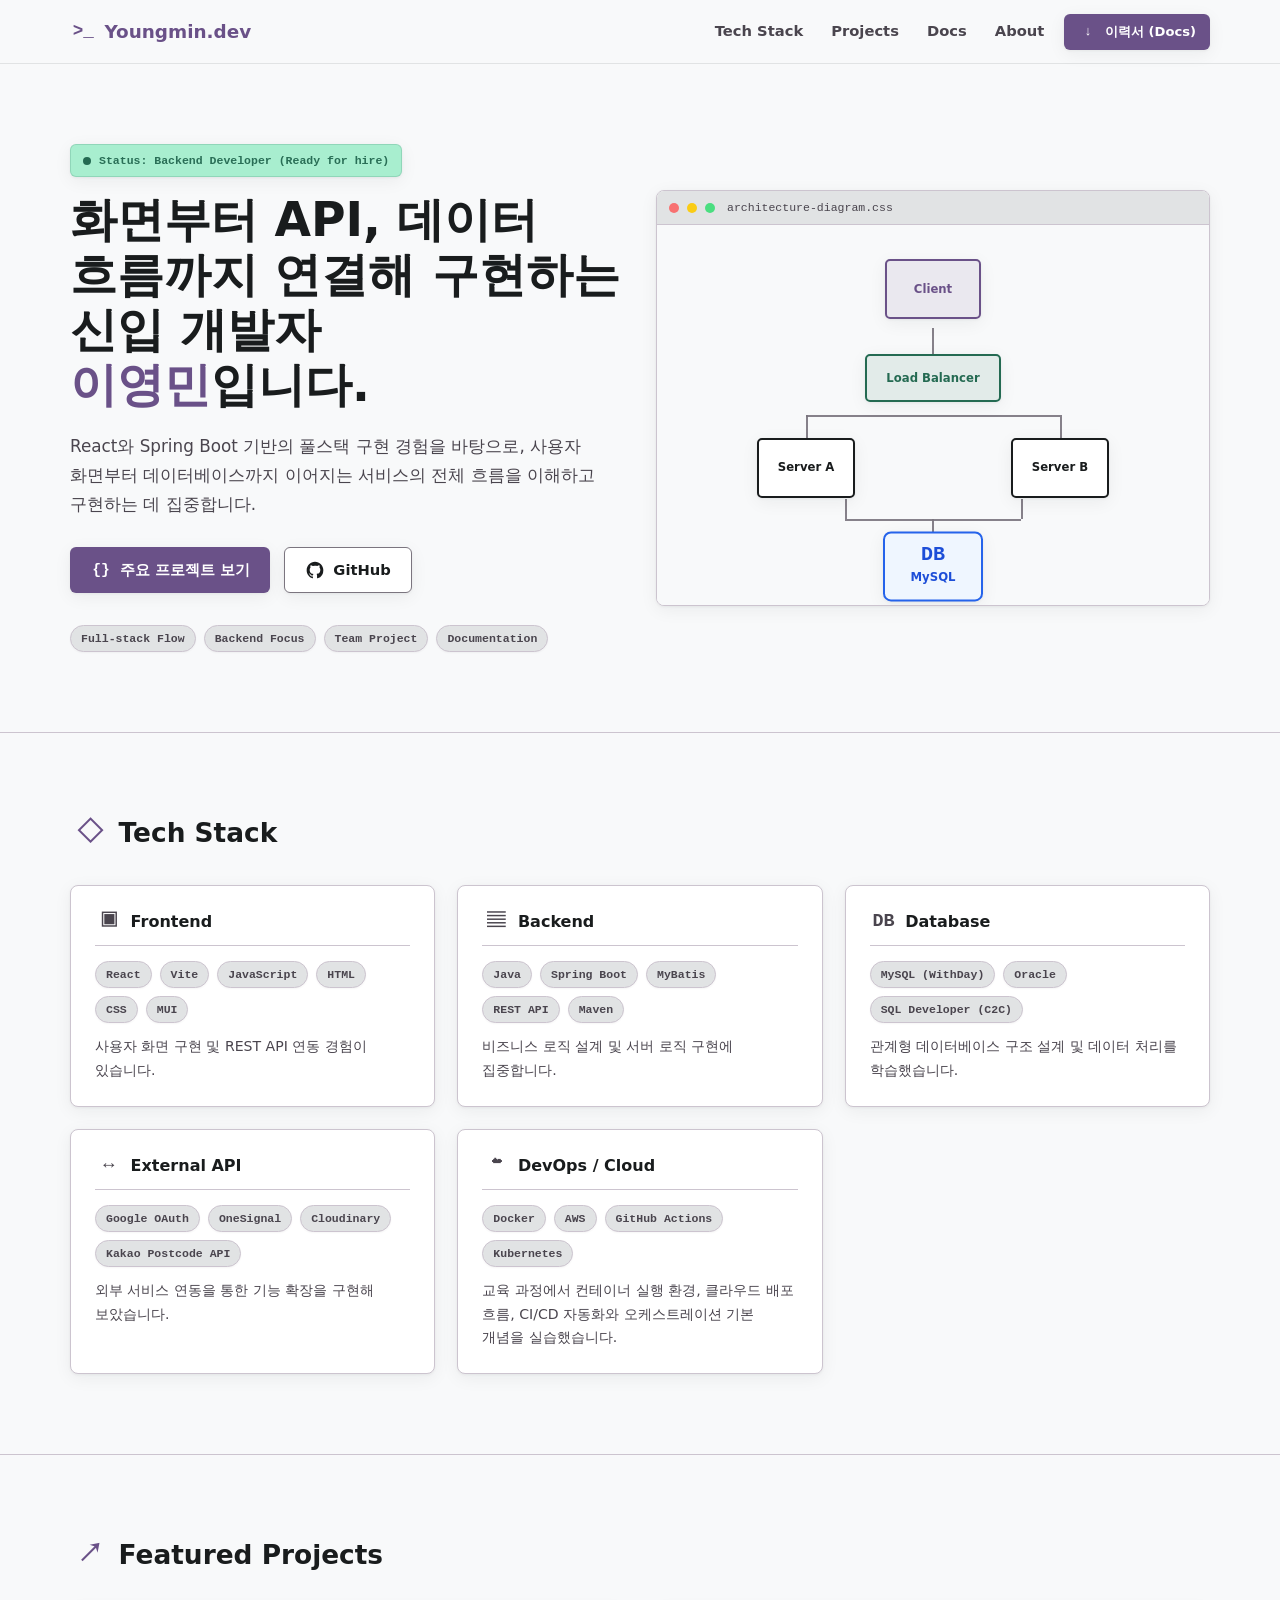
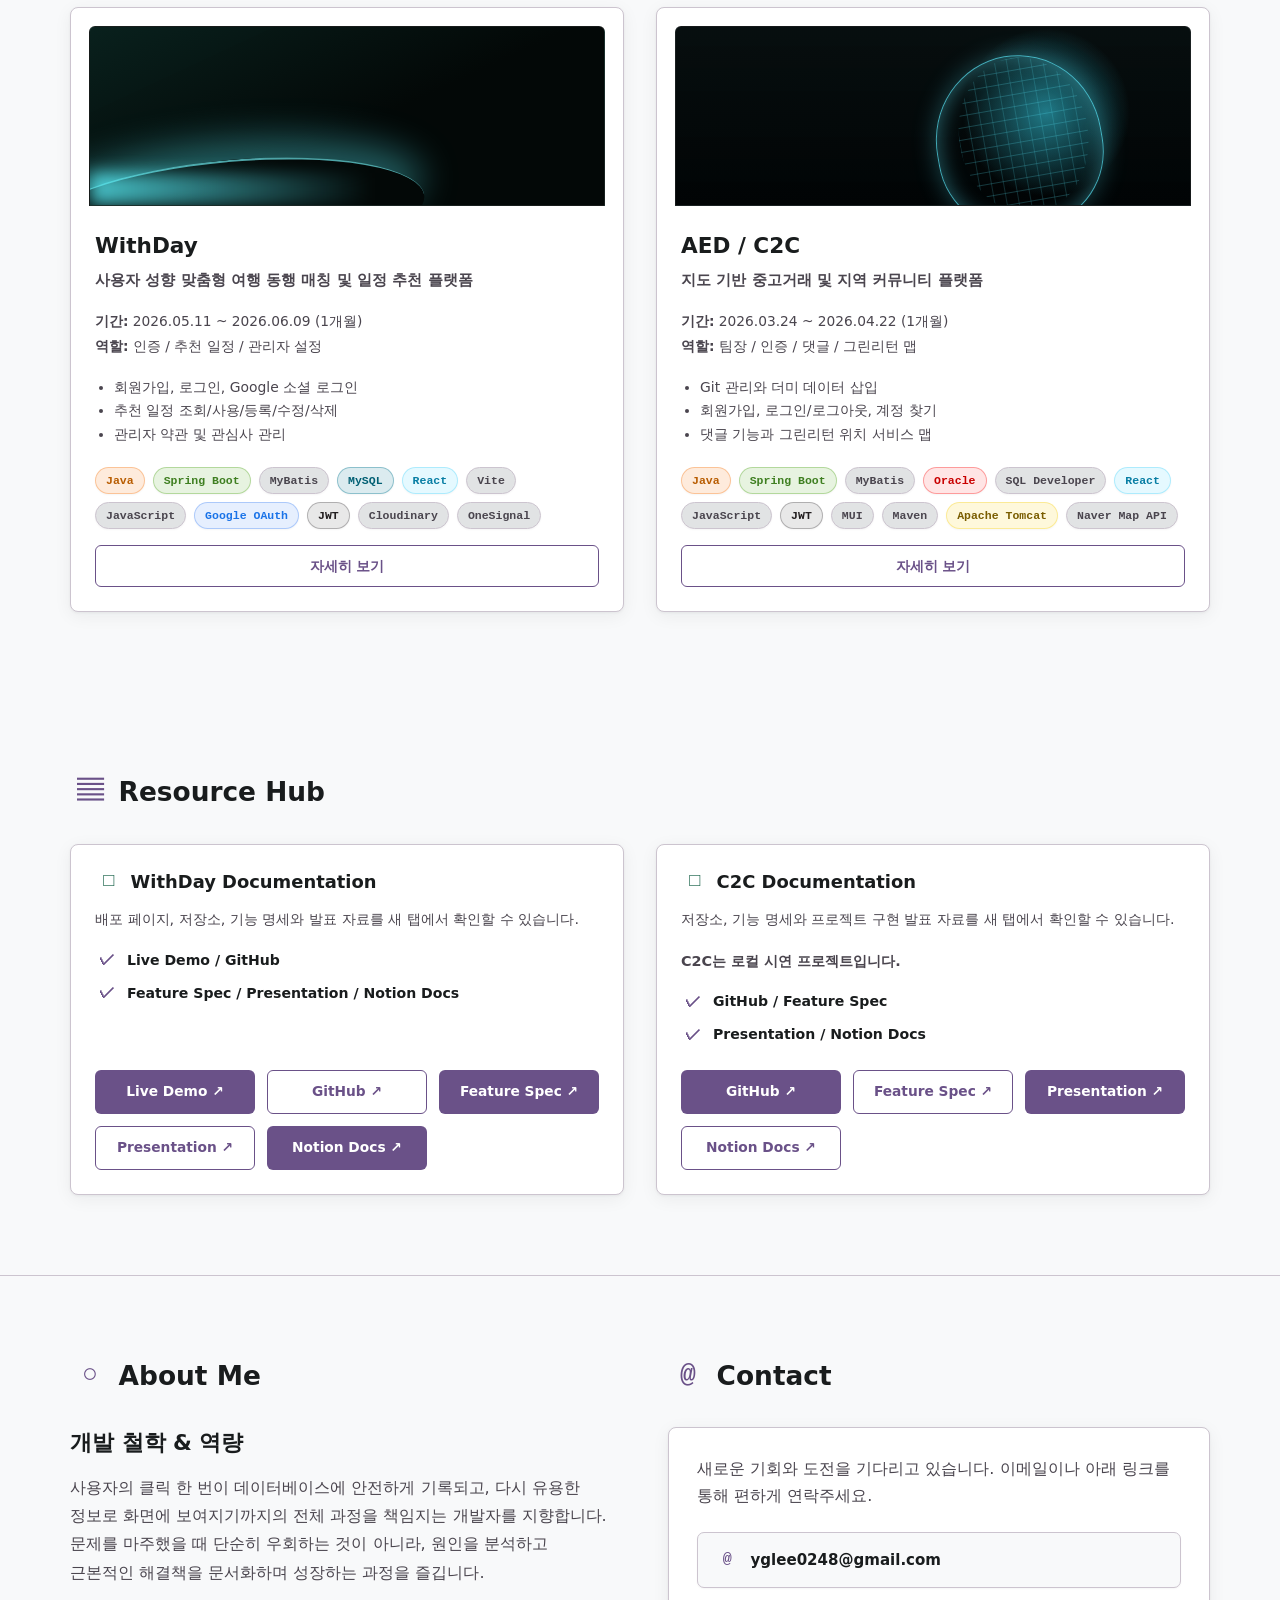
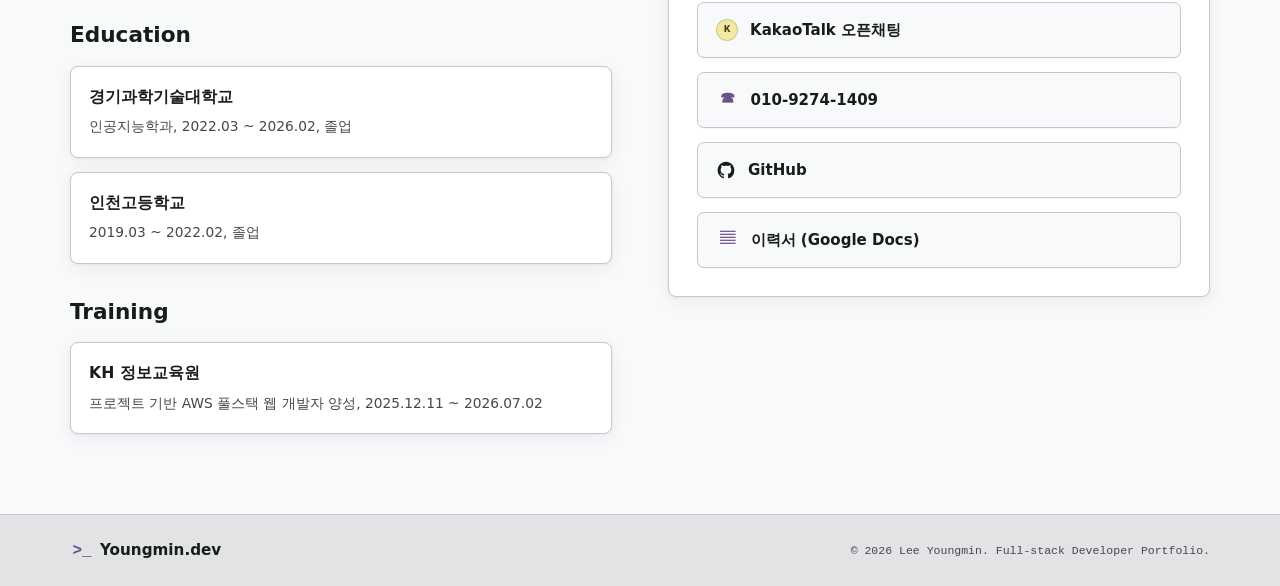
==== index.html @ fe744ac0 "Update project tags, contact links, and styles Replace resume links with hosted Drive PDF and refine" ====
<!doctype html>
<html lang="ko">
  <head>
    <meta charset="UTF-8" />
    <meta name="viewport" content="width=device-width, initial-scale=1.0" />
    <title>Youngmin.dev - 신입 백엔드 개발자 포트폴리오</title>
    <link rel="stylesheet" href="style.css" />
  </head>
  <body>
    <header class="site-header" id="navbar">
      <nav class="nav-container" aria-label="주요 메뉴">
        <a class="brand" href="#home" aria-label="홈으로 이동">
          <span class="material-symbols-outlined" aria-hidden="true"
            >terminal</span
          >
          <span>Youngmin.dev</span>
        </a>

        <div class="nav-menu" id="nav-menu">
          <a class="nav-link" href="#tech-stack">Tech Stack</a>
          <a class="nav-link" href="#projects">Projects</a>
          <a class="nav-link" href="#docs">Docs</a>
          <a class="nav-link" href="#about">About</a>
          <a
            class="nav-resume mobile-only"
            href="https://docs.google.com/document/d/1RjBByKCjygeKMrUOcrJ07mDAri6SVy0w/edit"
            target="_blank"
            rel="noopener noreferrer"
          >
            <span class="material-symbols-outlined" aria-hidden="true"
              >download</span
            >
            이력서 (Docs)
          </a>
        </div>

        <div class="nav-actions">
          <a
            class="nav-resume desktop-only"
            href="https://drive.google.com/file/d/1pFpB2_dWwjZFq4-vSfpJyZpOELPOpzYm/view?usp=sharing"
            target="_blank"
            rel="noopener noreferrer"
          >
            <span class="material-symbols-outlined" aria-hidden="true"
              >download</span
            >
            이력서 (Docs)
          </a>
          <button
            class="menu-toggle"
            type="button"
            aria-label="메뉴 열기"
            aria-expanded="false"
            aria-controls="nav-menu"
          >
            <span
              class="material-symbols-outlined menu-open-icon"
              aria-hidden="true"
              >menu</span
            >
            <span
              class="material-symbols-outlined menu-close-icon"
              aria-hidden="true"
              >close</span
            >
          </button>
        </div>
      </nav>
    </header>

    <main>
      <section class="hero section-offset" id="home">
        <div class="container hero-grid">
          <div class="hero-copy">
            <p class="status-badge">
              <span class="pulse-dot" aria-hidden="true"></span>
              Status: Backend Developer (Ready for hire)
            </p>
            <h1>
              화면부터 API, 데이터 흐름까지 연결해 구현하는<br />
              신입 개발자 <span>이영민</span>입니다.
            </h1>
            <p class="hero-description">
              React와 Spring Boot 기반의 풀스택 구현 경험을 바탕으로, 사용자
              화면부터 데이터베이스까지 이어지는 서비스의 전체 흐름을 이해하고
              구현하는 데 집중합니다.
            </p>
            <div class="hero-actions">
              <a class="btn btn-primary" href="#projects">
                <span class="material-symbols-outlined" aria-hidden="true"
                  >code</span
                >
                주요 프로젝트 보기
              </a>
              <a
                class="btn btn-outline"
                href="https://github.com/yglee0248-cyber"
                target="_blank"
                rel="noopener noreferrer"
              >
                <svg aria-hidden="true" viewBox="0 0 24 24" focusable="false">
                  <path
                    fill="currentColor"
                    d="M12 2C6.48 2 2 6.58 2 12.25c0 4.53 2.87 8.37 6.84 9.73.5.1.68-.22.68-.49 0-.24-.01-.88-.01-1.72-2.78.62-3.37-1.37-3.37-1.37-.45-1.19-1.11-1.5-1.11-1.5-.91-.64.07-.63.07-.63 1 .07 1.53 1.06 1.53 1.06.89 1.57 2.34 1.12 2.91.86.09-.66.35-1.12.64-1.38-2.22-.26-4.56-1.14-4.56-5.07 0-1.12.39-2.04 1.03-2.75-.1-.26-.45-1.31.1-2.72 0 0 .84-.28 2.75 1.05A9.28 9.28 0 0 1 12 6.98c.85 0 1.7.12 2.5.35 1.91-1.33 2.75-1.05 2.75-1.05.55 1.41.2 2.46.1 2.72.64.71 1.03 1.63 1.03 2.75 0 3.94-2.34 4.8-4.57 5.06.36.32.68.94.68 1.9 0 1.37-.01 2.48-.01 2.82 0 .27.18.59.69.49A10.17 10.17 0 0 0 22 12.25C22 6.58 17.52 2 12 2Z"
                  />
                </svg>
                GitHub
              </a>
            </div>
            <div class="hero-tags" aria-label="핵심 키워드">
              <span class="tech-tag">Full-stack Flow</span>
              <span class="tech-tag">Backend Focus</span>
              <span class="tech-tag">Team Project</span>
              <span class="tech-tag">Documentation</span>
            </div>
          </div>

          <div class="hero-visual" aria-label="서비스 아키텍처 다이어그램">
            <div class="mockup-window">
              <div class="mockup-header">
                <span class="mockup-dot red"></span>
                <span class="mockup-dot yellow"></span>
                <span class="mockup-dot green"></span>
                <span class="mockup-title">architecture-diagram.css</span>
              </div>
              <div class="diagram">
                <div class="diagram-node client">Client</div>
                <div class="diagram-line line-client"></div>
                <div class="diagram-node balancer">Load Balancer</div>
                <div class="diagram-line line-servers"></div>
                <div class="diagram-line line-server-a"></div>
                <div class="diagram-line line-server-b"></div>
                <div class="diagram-node server server-a">Server A</div>
                <div class="diagram-node server server-b">Server B</div>
                <div class="diagram-line line-db-a"></div>
                <div class="diagram-line line-db-b"></div>
                <div class="diagram-line line-db-join"></div>
                <div class="diagram-line line-db-down"></div>
                <div class="diagram-node database">
                  <span class="material-symbols-outlined" aria-hidden="true"
                    >database</span
                  >
                  <span>MySQL</span>
                </div>
              </div>
            </div>
          </div>
        </div>
      </section>

      <section class="section section-muted" id="tech-stack">
        <div class="container">
          <div class="section-title">
            <span class="material-symbols-outlined" aria-hidden="true"
              >layers</span
            >
            <h2>Tech Stack</h2>
          </div>
          <div class="tech-grid">
            <article class="info-card">
              <h3>
                <span class="material-symbols-outlined" aria-hidden="true"
                  >web</span
                >Frontend
              </h3>
              <div class="tag-row">
                <span class="tech-tag">React</span>
                <span class="tech-tag">Vite</span>
                <span class="tech-tag">JavaScript</span>
                <span class="tech-tag">HTML</span>
                <span class="tech-tag">CSS</span>
                <span class="tech-tag">MUI</span>
              </div>
              <p>사용자 화면 구현 및 REST API 연동 경험이 있습니다.</p>
            </article>

            <article class="info-card">
              <h3>
                <span class="material-symbols-outlined" aria-hidden="true"
                  >dns</span
                >Backend
              </h3>
              <div class="tag-row">
                <span class="tech-tag">Java</span>
                <span class="tech-tag">Spring Boot</span>
                <span class="tech-tag">MyBatis</span>
                <span class="tech-tag">REST API</span>
                <span class="tech-tag">Maven</span>
              </div>
              <p>비즈니스 로직 설계 및 서버 로직 구현에 집중합니다.</p>
            </article>

            <article class="info-card">
              <h3>
                <span class="material-symbols-outlined" aria-hidden="true"
                  >database</span
                >Database
              </h3>
              <div class="tag-row">
                <span class="tech-tag">MySQL (WithDay)</span>
                <span class="tech-tag">Oracle</span>
                <span class="tech-tag">SQL Developer (C2C)</span>
              </div>
              <p>
                관계형 데이터베이스 구조 설계 및 데이터 처리를 학습했습니다.
              </p>
            </article>

            <article class="info-card">
              <h3>
                <span class="material-symbols-outlined" aria-hidden="true"
                  >api</span
                >External API
              </h3>
              <div class="tag-row">
                <span class="tech-tag">Google OAuth</span>
                <span class="tech-tag">OneSignal</span>
                <span class="tech-tag">Cloudinary</span>
                <span class="tech-tag">Kakao Postcode API</span>
              </div>
              <p>외부 서비스 연동을 통한 기능 확장을 구현해 보았습니다.</p>
            </article>

            <article class="info-card">
              <h3>
                <span class="material-symbols-outlined" aria-hidden="true"
                  >cloud</span
                >DevOps / Cloud
              </h3>
              <div class="tag-row">
                <span class="tech-tag">Docker</span>
                <span class="tech-tag">AWS</span>
                <span class="tech-tag">GitHub Actions</span>
                <span class="tech-tag">Kubernetes</span>
              </div>
              <p>
                교육 과정에서 컨테이너 실행 환경, 클라우드 배포 흐름,
                CI/CD 자동화와 오케스트레이션 기본 개념을 실습했습니다.
              </p>
            </article>
          </div>
        </div>
      </section>

      <section class="section" id="projects">
        <div class="container">
          <div class="section-title">
            <span class="material-symbols-outlined" aria-hidden="true"
              >rocket_launch</span
            >
            <h2>Featured Projects</h2>
          </div>
          <div class="project-grid">
            <article class="project-card">
              <div
                class="project-visual withday-visual"
                role="img"
                aria-label="WithDay 프로젝트 미리보기"
              ></div>
              <div class="project-body">
                <h3>WithDay</h3>
                <p class="project-summary">
                  사용자 성향 맞춤형 여행 동행 매칭 및 일정 추천 플랫폼
                </p>
                <div class="project-meta">
                  <p><strong>기간:</strong> 2026.05.11 ~ 2026.06.09 (1개월)</p>
                  <p>
                    <strong>역할:</strong> 인증 / 추천 일정 / 관리자 설정
                  </p>
                </div>
                <ul class="project-list">
                  <li>회원가입, 로그인, Google 소셜 로그인</li>
                  <li>추천 일정 조회/사용/등록/수정/삭제</li>
                  <li>관리자 약관 및 관심사 관리</li>
                </ul>
                <div class="project-footer">
                  <div class="tag-row">
                    <span class="tech-tag is-java">Java</span>
                    <span class="tech-tag is-spring">Spring Boot</span>
                    <span class="tech-tag">MyBatis</span>
                    <span class="tech-tag is-mysql">MySQL</span>
                    <span class="tech-tag is-react">React</span>
                    <span class="tech-tag">Vite</span>
                    <span class="tech-tag">JavaScript</span>
                    <span class="tech-tag is-google">Google OAuth</span>
                    <span class="tech-tag is-jwt">JWT</span>
                    <span class="tech-tag">Cloudinary</span>
                    <span class="tech-tag">OneSignal</span>
                  </div>
                  <button
                    class="detail-btn"
                    type="button"
                    data-project="withday"
                  >
                    자세히 보기
                  </button>
                </div>
              </div>
            </article>

            <article class="project-card">
              <div
                class="project-visual c2c-visual"
                role="img"
                aria-label="AED C2C 프로젝트 미리보기"
              ></div>
              <div class="project-body">
                <h3>AED / C2C</h3>
                <p class="project-summary">
                  지도 기반 중고거래 및 지역 커뮤니티 플랫폼
                </p>
                <div class="project-meta">
                  <p><strong>기간:</strong> 2026.03.24 ~ 2026.04.22 (1개월)</p>
                  <p>
                    <strong>역할:</strong> 팀장 / 인증 / 댓글 / 그린리턴 맵
                  </p>
                </div>
                <ul class="project-list">
                  <li>Git 관리와 더미 데이터 삽입</li>
                  <li>회원가입, 로그인/로그아웃, 계정 찾기</li>
                  <li>댓글 기능과 그린리턴 위치 서비스 맵</li>
                </ul>
                <div class="project-footer">
                  <div class="tag-row">
                    <span class="tech-tag is-java">Java</span>
                    <span class="tech-tag is-spring">Spring Boot</span>
                    <span class="tech-tag">MyBatis</span>
                    <span class="tech-tag is-oracle">Oracle</span>
                    <span class="tech-tag">SQL Developer</span>
                    <span class="tech-tag is-react">React</span>
                    <span class="tech-tag">JavaScript</span>
                    <span class="tech-tag is-jwt">JWT</span>
                    <span class="tech-tag">MUI</span>
                    <span class="tech-tag">Maven</span>
                    <span class="tech-tag is-tomcat">Apache Tomcat</span>
                    <span class="tech-tag">Naver Map API</span>
                  </div>
                  <button class="detail-btn" type="button" data-project="c2c">
                    자세히 보기
                  </button>
                </div>
              </div>
            </article>
          </div>
        </div>
      </section>

      <section class="section" id="docs">
        <div class="container">
          <div class="section-title">
            <span class="material-symbols-outlined" aria-hidden="true"
              >menu_book</span
            >
            <h2>Resource Hub</h2>
          </div>
          <div class="docs-grid">
            <article class="doc-card">
              <h3>
                <span class="material-symbols-outlined" aria-hidden="true"
                  >folder</span
                >WithDay Documentation
              </h3>
              <p>배포 페이지, 저장소, 기능 명세와 발표 자료를 새 탭에서 확인할 수 있습니다.</p>
              <ul class="check-list">
                <li>
                  <span class="material-symbols-outlined" aria-hidden="true"
                    >check</span
                  >Live Demo / GitHub
                </li>
                <li>
                  <span class="material-symbols-outlined" aria-hidden="true"
                    >check</span
                  >Feature Spec / Presentation / Notion Docs
                </li>
              </ul>
              <div class="resource-actions">
                <a
                  class="doc-link"
                  href="https://withday-mib.vercel.app/"
                  target="_blank"
                  rel="noopener noreferrer"
                  >Live Demo ↗</a
                >
                <a
                  class="doc-link doc-link-outline"
                  href="https://github.com/yglee0248-cyber/WithDay"
                  target="_blank"
                  rel="noopener noreferrer"
                  >GitHub ↗</a
                >
                <a
                  class="doc-link"
                  href="https://drive.google.com/file/d/1kywr4U7Fl2Bc_jxUNsGPR82qysmVuIM9/view?usp=sharing"
                  target="_blank"
                  rel="noopener noreferrer"
                  >Feature Spec ↗</a
                >
                <a
                  class="doc-link doc-link-outline"
                  href="https://drive.google.com/file/d/1vTlRwhSUPDwK-NX4IWmFJkmoaKs35Ed3/view?usp=sharing"
                  target="_blank"
                  rel="noopener noreferrer"
                  >Presentation ↗</a
                >
                <a
                  class="doc-link"
                  href="https://www.notion.so/0897fc771d5b8208a4ba81a0238853d8"
                  target="_blank"
                  rel="noopener noreferrer"
                  >Notion Docs ↗</a
                >
              </div>
            </article>

            <article class="doc-card">
              <h3>
                <span class="material-symbols-outlined" aria-hidden="true"
                  >folder</span
                >C2C Documentation
              </h3>
              <p>저장소, 기능 명세와 프로젝트 구현 발표 자료를 새 탭에서 확인할 수 있습니다.</p>
              <p class="resource-note">C2C는 로컬 시연 프로젝트입니다.</p>
              <ul class="check-list">
                <li>
                  <span class="material-symbols-outlined" aria-hidden="true"
                    >check</span
                  >GitHub / Feature Spec
                </li>
                <li>
                  <span class="material-symbols-outlined" aria-hidden="true"
                    >check</span
                  >Presentation / Notion Docs
                </li>
              </ul>
              <div class="resource-actions">
                <a
                  class="doc-link"
                  href="https://github.com/yglee0248-cyber/react_semi"
                  target="_blank"
                  rel="noopener noreferrer"
                  >GitHub ↗</a
                >
                <a
                  class="doc-link doc-link-outline"
                  href="https://drive.google.com/file/d/1Mte5BqyBt4LHrNA75DZuq2UWTVwm669o/view?usp=sharing"
                  target="_blank"
                  rel="noopener noreferrer"
                  >Feature Spec ↗</a
                >
                <a
                  class="doc-link"
                  href="https://drive.google.com/file/d/1t0vJfKGYugwYPx0csB0ddk8CUaOWbIWk/view?usp=sharing"
                  target="_blank"
                  rel="noopener noreferrer"
                  >Presentation ↗</a
                >
                <a
                  class="doc-link doc-link-outline"
                  href="https://www.notion.so/C2C-Customer-to-Carbon-3507fc771d5b8015a3f5ed06e27c58e8"
                  target="_blank"
                  rel="noopener noreferrer"
                  >Notion Docs ↗</a
                >
              </div>
            </article>
          </div>
        </div>
      </section>

      <section class="section section-muted about-section" id="about">
        <div class="container about-grid">
          <div>
            <div class="section-title">
              <span class="material-symbols-outlined" aria-hidden="true"
                >person</span
              >
              <h2>About Me</h2>
            </div>
            <div class="about-stack">
              <div>
                <h3>개발 철학 &amp; 역량</h3>
                <p>
                  사용자의 클릭 한 번이 데이터베이스에 안전하게 기록되고, 다시
                  유용한 정보로 화면에 보여지기까지의 전체 과정을 책임지는
                  개발자를 지향합니다. 문제를 마주했을 때 단순히 우회하는 것이
                  아니라, 원인을 분석하고 근본적인 해결책을 문서화하며 성장하는
                  과정을 즐깁니다.
                </p>
              </div>
              <div>
                <h3>Education</h3>
                <div class="education-list">
                  <article class="education-card">
                    <h4>경기과학기술대학교</h4>
                    <p>인공지능학과, 2022.03 ~ 2026.02, 졸업</p>
                  </article>
                  <article class="education-card">
                    <h4>인천고등학교</h4>
                    <p>2019.03 ~ 2022.02, 졸업</p>
                  </article>
                </div>
              </div>
              <div>
                <h3>Training</h3>
                <div class="education-list">
                  <article class="education-card">
                    <h4>KH 정보교육원</h4>
                    <p>
                      프로젝트 기반 AWS 풀스택 웹 개발자 양성,
                      2025.12.11 ~ 2026.07.02
                    </p>
                  </article>
                </div>
              </div>
            </div>
          </div>

          <div>
            <div class="section-title">
              <span class="material-symbols-outlined" aria-hidden="true"
                >connect_without_contact</span
              >
              <h2>Contact</h2>
            </div>
            <div class="contact-card">
              <p>
                새로운 기회와 도전을 기다리고 있습니다. 이메일이나 아래 링크를
                통해 편하게 연락주세요.
              </p>
              <div class="contact-links">
                <a href="mailto:yglee0248@gmail.com">
                  <span class="material-symbols-outlined" aria-hidden="true"
                    >mail</span
                  >
                  yglee0248@gmail.com
                </a>
                <a
                  class="kakao-link"
                  href="https://open.kakao.com/o/sNeQqezi"
                  target="_blank"
                  rel="noopener noreferrer"
                >
                  <span class="kakao-icon" aria-hidden="true">K</span>
                  KakaoTalk 오픈채팅
                </a>
                <a href="tel:01092741409">
                  <span class="material-symbols-outlined" aria-hidden="true"
                    >phone</span
                  >
                  010-9274-1409
                </a>
                <a
                  href="https://github.com/yglee0248-cyber"
                  target="_blank"
                  rel="noopener noreferrer"
                >
                  <svg aria-hidden="true" viewBox="0 0 24 24" focusable="false">
                    <path
                      fill="currentColor"
                      d="M12 2C6.48 2 2 6.58 2 12.25c0 4.53 2.87 8.37 6.84 9.73.5.1.68-.22.68-.49 0-.24-.01-.88-.01-1.72-2.78.62-3.37-1.37-3.37-1.37-.45-1.19-1.11-1.5-1.11-1.5-.91-.64.07-.63.07-.63 1 .07 1.53 1.06 1.53 1.06.89 1.57 2.34 1.12 2.91.86.09-.66.35-1.12.64-1.38-2.22-.26-4.56-1.14-4.56-5.07 0-1.12.39-2.04 1.03-2.75-.1-.26-.45-1.31.1-2.72 0 0 .84-.28 2.75 1.05A9.28 9.28 0 0 1 12 6.98c.85 0 1.7.12 2.5.35 1.91-1.33 2.75-1.05 2.75-1.05.55 1.41.2 2.46.1 2.72.64.71 1.03 1.63 1.03 2.75 0 3.94-2.34 4.8-4.57 5.06.36.32.68.94.68 1.9 0 1.37-.01 2.48-.01 2.82 0 .27.18.59.69.49A10.17 10.17 0 0 0 22 12.25C22 6.58 17.52 2 12 2Z"
                    />
                  </svg>
                  GitHub
                </a>
                <a
                  href="https://drive.google.com/file/d/1pFpB2_dWwjZFq4-vSfpJyZpOELPOpzYm/view?usp=sharing"
                  target="_blank"
                  rel="noopener noreferrer"
                >
                  <span class="material-symbols-outlined" aria-hidden="true"
                    >description</span
                  >
                  이력서 (Google Docs)
                </a>
              </div>
            </div>
          </div>
        </div>
      </section>
    </main>

    <footer class="site-footer">
      <div class="container footer-inner">
        <div class="footer-brand">
          <span class="material-symbols-outlined" aria-hidden="true"
            >terminal</span
          >
          Youngmin.dev
        </div>
        <p>© 2026 Lee Youngmin. Full-stack Developer Portfolio.</p>
      </div>
    </footer>

    <div id="modal-container"></div>
    <script src="script.js"></script>
  </body>
</html>
---- style.css ----
:root {
  --surface: #f8f9fa;
  --surface-container-lowest: #ffffff;
  --surface-container: #edeeef;
  --surface-container-highest: #e1e3e4;
  --on-surface: #191c1d;
  --on-surface-variant: #4a454e;
  --outline: #7b757f;
  --outline-variant: #ccc4cf;
  --primary: #6a5188;
  --primary-container: #8369a3;
  --on-primary: #ffffff;
  --secondary: #246a52;
  --secondary-container: #a8eecf;
  --on-secondary-container: #296e56;
  --error: #ba1a1a;
  --max-width: 1140px;
  --gutter: 24px;
  --section-padding: 80px;
  --card-radius: 8px;
  --shadow-soft: 0 4px 18px rgba(25, 28, 29, 0.06), 0 1px 3px rgba(25, 28, 29, 0.05);
  --shadow-hover: 0 12px 30px rgba(106, 81, 136, 0.14);
  --nav-height: 64px;
}

* {
  box-sizing: border-box;
}

html {
  scroll-behavior: smooth;
}

body {
  margin: 0;
  min-width: 320px;
  background: var(--surface);
  color: var(--on-surface);
  font-family: "Pretendard Variable", Pretendard, -apple-system, BlinkMacSystemFont, system-ui, Roboto, "Helvetica Neue", "Segoe UI", "Apple SD Gothic Neo", "Noto Sans KR", "Malgun Gothic", sans-serif;
  line-height: 1.5;
  word-break: keep-all;
  overflow-wrap: break-word;
  text-rendering: optimizeLegibility;
}

body.no-scroll {
  overflow: hidden;
}

a {
  color: inherit;
  text-decoration: none;
}

button {
  border: 0;
  font: inherit;
}

svg {
  width: 20px;
  height: 20px;
  flex: 0 0 auto;
}

.material-symbols-outlined {
  width: 1.5em;
  min-width: 1.5em;
  font-family: "JetBrains Mono", ui-monospace, SFMono-Regular, Consolas, monospace;
  font-weight: 800;
  font-style: normal;
  font-size: 1em;
  line-height: 1;
  letter-spacing: 0;
  display: inline-flex;
  align-items: center;
  justify-content: center;
  white-space: nowrap;
  color: currentColor;
  text-transform: none;
}

.material-symbols-outlined.icon-ready {
  font-size: 1em;
}

.container {
  width: min(100% - 40px, var(--max-width));
  margin: 0 auto;
}

.site-header {
  position: fixed;
  inset: 0 0 auto 0;
  z-index: 50;
  height: var(--nav-height);
  background: rgba(248, 249, 250, 0.9);
  border-bottom: 1px solid var(--surface-container-highest);
  backdrop-filter: blur(12px);
  transition: box-shadow 180ms ease, background 180ms ease;
}

.site-header.nav-scrolled {
  background: rgba(255, 255, 255, 0.94);
  box-shadow: 0 6px 20px rgba(25, 28, 29, 0.06);
}

.nav-container {
  width: min(100% - 48px, var(--max-width));
  height: 100%;
  margin: 0 auto;
  display: flex;
  align-items: center;
  justify-content: space-between;
  gap: 20px;
}

.brand,
.nav-resume,
.nav-link,
.menu-toggle,
.btn,
.detail-btn,
.doc-link,
.contact-links a {
  transition: color 180ms ease, border-color 180ms ease, background 180ms ease, box-shadow 180ms ease, transform 180ms ease;
}

.brand {
  display: inline-flex;
  align-items: center;
  gap: 8px;
  color: var(--primary);
  font-size: 1.15rem;
  font-weight: 800;
  white-space: nowrap;
}

.brand .material-symbols-outlined {
  font-size: 1.1rem;
}

.nav-menu {
  display: flex;
  align-items: center;
  gap: 28px;
  margin-left: auto;
}

.nav-link {
  position: relative;
  display: inline-flex;
  align-items: center;
  height: var(--nav-height);
  color: var(--on-surface-variant);
  font-size: 0.92rem;
  font-weight: 600;
  white-space: nowrap;
}

.nav-link::after {
  content: "";
  position: absolute;
  left: 0;
  right: 0;
  bottom: 14px;
  height: 2px;
  background: var(--primary);
  border-radius: 999px;
  transform: scaleX(0);
  transform-origin: center;
  transition: transform 180ms ease;
}

.nav-link:hover,
.nav-link.active {
  color: var(--primary);
}

.nav-link.active::after {
  transform: scaleX(1);
}

.nav-actions {
  display: flex;
  align-items: center;
  gap: 12px;
}

.nav-resume {
  display: inline-flex;
  align-items: center;
  justify-content: center;
  gap: 7px;
  min-height: 36px;
  padding: 0 14px;
  border-radius: 6px;
  background: var(--primary);
  color: var(--on-primary);
  font-size: 0.82rem;
  font-weight: 700;
  box-shadow: var(--shadow-soft);
}

.nav-resume:hover {
  background: #5e477c;
  transform: translateY(-1px);
}


.mobile-only,
.menu-toggle {
  display: none;
}

.menu-toggle {
  width: 42px;
  height: 42px;
  align-items: center;
  justify-content: center;
  border-radius: 8px;
  background: transparent;
  color: var(--on-surface);
  cursor: pointer;
}

.menu-toggle:hover {
  background: var(--surface-container-highest);
}

.menu-close-icon {
  display: none;
}

.menu-toggle.is-open .menu-open-icon {
  display: none;
}

.menu-toggle.is-open .menu-close-icon {
  display: inline-flex;
}

main {
  padding-top: var(--nav-height);
}

.section,
.hero {
  scroll-margin-top: calc(var(--nav-height) + 12px);
}

.hero {
  padding: var(--section-padding) 0;
}

.hero-grid {
  display: grid;
  grid-template-columns: minmax(0, 1fr) minmax(360px, 1fr);
  align-items: center;
  gap: 32px;
}

.hero-copy {
  display: flex;
  flex-direction: column;
  align-items: flex-start;
}

.status-badge {
  display: inline-flex;
  align-items: center;
  gap: 8px;
  margin: 0 0 16px;
  padding: 7px 12px;
  border: 1px solid rgba(36, 106, 82, 0.18);
  border-radius: 6px;
  background: var(--secondary-container);
  color: var(--on-secondary-container);
  box-shadow: var(--shadow-soft);
  font-family: "JetBrains Mono", monospace;
  font-size: 0.72rem;
  font-weight: 600;
  letter-spacing: 0;
}

.pulse-dot {
  width: 8px;
  height: 8px;
  border-radius: 50%;
  background: var(--secondary);
  animation: pulse 1.6s ease-in-out infinite;
}

@keyframes pulse {
  0%,
  100% {
    opacity: 1;
    transform: scale(1);
  }
  50% {
    opacity: 0.5;
    transform: scale(1.25);
  }
}

.hero h1 {
  margin: 0;
  max-width: 680px;
  color: var(--on-surface);
  font-size: clamp(2.2rem, 3.75vw, 2.95rem);
  font-weight: 800;
  line-height: 1.16;
  letter-spacing: 0;
}

.hero h1 span {
  color: var(--primary);
}

.hero-description {
  max-width: 650px;
  margin: 20px 0 0;
  color: var(--on-surface-variant);
  font-size: 1.05rem;
  line-height: 1.72;
}

.hero-actions {
  display: flex;
  flex-wrap: wrap;
  gap: 14px;
  margin-top: 28px;
}

.btn {
  display: inline-flex;
  align-items: center;
  justify-content: center;
  gap: 8px;
  min-height: 46px;
  padding: 0 20px;
  border-radius: 6px;
  font-size: 0.92rem;
  font-weight: 700;
  box-shadow: var(--shadow-soft);
}

.btn:hover {
  transform: translateY(-2px);
  box-shadow: var(--shadow-hover);
}

.btn-primary {
  background: var(--primary);
  color: var(--on-primary);
}

.btn-primary:hover {
  background: #5e477c;
}

.btn-outline {
  border: 1px solid var(--outline);
  background: var(--surface-container-lowest);
  color: var(--on-surface);
}

.btn-outline:hover {
  background: var(--surface-container);
}

.is-disabled {
  cursor: not-allowed;
}

.hero-tags,
.tag-row {
  display: flex;
  flex-wrap: wrap;
  gap: 8px;
}

.hero-tags {
  margin-top: 32px;
}

.tech-tag {
  display: inline-flex;
  align-items: center;
  min-height: 24px;
  padding: 4px 10px;
  border: 1px solid var(--outline-variant);
  border-radius: 999px;
  background: var(--surface-container-highest);
  color: var(--on-surface-variant);
  box-shadow: 0 1px 2px rgba(25, 28, 29, 0.04);
  font-family: "JetBrains Mono", monospace;
  font-size: 0.72rem;
  font-weight: 600;
  letter-spacing: 0;
  white-space: nowrap;
}

.hero-visual {
  min-width: 0;
}

.mockup-window {
  width: 100%;
  aspect-ratio: 4 / 3;
  min-height: 360px;
  overflow: hidden;
  border: 1px solid var(--outline-variant);
  border-radius: 8px;
  background: var(--surface-container-lowest);
  box-shadow: var(--shadow-soft);
  display: flex;
  flex-direction: column;
}

.mockup-header {
  display: flex;
  align-items: center;
  gap: 8px;
  flex: 0 0 34px;
  padding: 0 12px;
  border-bottom: 1px solid var(--outline-variant);
  background: var(--surface-container-highest);
}

.mockup-dot {
  width: 10px;
  height: 10px;
  border-radius: 50%;
}

.mockup-dot.red {
  background: #f87171;
}

.mockup-dot.yellow {
  background: #facc15;
}

.mockup-dot.green {
  background: #4ade80;
}

.mockup-title {
  margin-left: 4px;
  color: var(--on-surface-variant);
  font-family: "JetBrains Mono", monospace;
  font-size: 0.72rem;
  font-weight: 500;
}

.diagram {
  position: relative;
  flex: 1;
  min-height: 0;
  background: var(--surface);
}

.diagram-node {
  position: absolute;
  z-index: 2;
  display: flex;
  align-items: center;
  justify-content: center;
  border-radius: 5px;
  box-shadow: var(--shadow-soft);
  font-size: 0.73rem;
  font-weight: 800;
}

.diagram-node.client {
  top: 9%;
  left: 50%;
  width: 96px;
  height: 60px;
  transform: translateX(-50%);
  border: 2px solid var(--primary);
  background: rgba(106, 81, 136, 0.1);
  color: var(--primary);
}

.diagram-node.balancer {
  top: 34%;
  left: 50%;
  width: 136px;
  height: 48px;
  transform: translateX(-50%);
  border: 2px solid var(--secondary);
  background: rgba(36, 106, 82, 0.1);
  color: var(--secondary);
}

.diagram-node.server {
  top: 56%;
  width: 98px;
  height: 60px;
  border: 2px solid var(--on-surface);
  background: var(--surface-container-lowest);
  color: var(--on-surface);
}

.diagram-node.server-a {
  left: 27%;
  transform: translateX(-50%);
}

.diagram-node.server-b {
  left: 73%;
  transform: translateX(-50%);
}

.diagram-node.database {
  top: 82%;
  left: 50%;
  width: 100px;
  height: 70px;
  transform: translate(-50%, -8%);
  flex-direction: column;
  gap: 4px;
  border: 2px solid #2563eb;
  border-radius: 8px;
  background: #eff6ff;
  color: #1d4ed8;
}

.diagram-node.database .material-symbols-outlined {
  font-size: 1.25rem;
}

.diagram-line {
  position: absolute;
  z-index: 1;
  background: var(--outline);
  opacity: 0.9;
}

.line-client {
  top: 27%;
  left: 50%;
  width: 2px;
  height: 7.5%;
  transform: translateX(-50%);
}

.line-servers {
  top: 50%;
  left: 27%;
  width: 46%;
  height: 2px;
}

.line-server-a,
.line-server-b {
  top: 50%;
  width: 2px;
  height: 6.5%;
}

.line-server-a {
  left: 27%;
}

.line-server-b {
  left: 73%;
}

.line-db-a,
.line-db-b {
  top: 72%;
  width: 2px;
  height: 5.5%;
}

.line-db-a {
  left: 34%;
}

.line-db-b {
  left: 66%;
}

.line-db-join {
  top: 77.5%;
  left: 34%;
  width: 32%;
  height: 2px;
}

.line-db-down {
  top: 77.5%;
  left: 50%;
  width: 2px;
  height: 6%;
  transform: translateX(-50%);
}

.section {
  padding: var(--section-padding) 0;
}

.section-muted {
  background: var(--surface);
  border-top: 1px solid var(--outline-variant);
  border-bottom: 1px solid var(--outline-variant);
}

.section-title {
  display: flex;
  align-items: center;
  gap: 9px;
  margin-bottom: 32px;
}

.section-title .material-symbols-outlined {
  color: var(--primary);
  font-size: 1.65rem;
}

.section-title h2 {
  margin: 0;
  color: var(--on-surface);
  font-size: 1.65rem;
  font-weight: 800;
  letter-spacing: 0;
}

.tech-grid,
.docs-grid {
  display: grid;
  grid-template-columns: repeat(3, minmax(0, 1fr));
  gap: 22px;
}

.info-card,
.project-card,
.doc-card,
.education-card,
.contact-card,
.trouble-detail {
  border: 1px solid var(--outline-variant);
  border-radius: var(--card-radius);
  background: var(--surface-container-lowest);
  box-shadow: var(--shadow-soft);
}

.info-card,
.doc-card,
.education-card {
  padding: 24px;
}

.info-card {
  min-height: 170px;
}


.info-card h3,
.doc-card h3 {
  display: flex;
  align-items: center;
  gap: 8px;
  margin: 0 0 15px;
  padding-bottom: 11px;
  border-bottom: 1px solid var(--outline-variant);
  color: var(--on-surface);
  font-size: 1rem;
  font-weight: 800;
}

.info-card h3 .material-symbols-outlined,
.doc-card h3 .material-symbols-outlined {
  color: var(--on-surface-variant);
  font-size: 1.15rem;
}

.info-card p,
.doc-card p,
.project-summary,
.project-meta,
.project-list,
.about-stack p,
.education-card p,
.contact-card p {
  color: var(--on-surface-variant);
}

.info-card p {
  margin: 12px 0 0;
  font-size: 0.88rem;
  line-height: 1.65;
}

.project-grid {
  display: grid;
  grid-template-columns: repeat(2, minmax(0, 1fr));
  gap: 32px;
}

.project-card {
  overflow: hidden;
  display: flex;
  min-height: 520px;
  flex-direction: column;
}

.project-card:hover {
  border-color: var(--primary);
  box-shadow: var(--shadow-hover);
  transform: translateY(-3px);
}

.project-visual {
  position: relative;
  height: 180px;
  margin: 18px 18px 0;
  overflow: hidden;
  border-radius: 6px 6px 0 0;
  border: 1px solid rgba(255, 255, 255, 0.08);
  background-color: #050808;
}

.project-visual::before,
.project-visual::after {
  content: "";
  position: absolute;
  pointer-events: none;
}

.withday-visual {
  background:
    linear-gradient(155deg, rgba(10, 35, 31, 0.9), rgba(3, 8, 7, 1) 54%),
    #050808;
}

.withday-visual::before {
  left: -10%;
  bottom: -34%;
  width: 75%;
  height: 58%;
  border-radius: 50%;
  border-top: 2px solid rgba(117, 247, 252, 0.65);
  box-shadow: 0 -20px 36px rgba(90, 245, 255, 0.35);
  transform: rotate(-5deg);
}

.withday-visual::after {
  left: 0;
  bottom: 0;
  width: 55%;
  height: 18%;
  background: linear-gradient(90deg, rgba(87, 236, 245, 0.8), rgba(87, 236, 245, 0));
  filter: blur(8px);
}

.c2c-visual {
  background:
    radial-gradient(circle at 72% 48%, rgba(54, 214, 238, 0.55), transparent 22%),
    linear-gradient(180deg, rgba(14, 30, 32, 0.35), rgba(1, 4, 5, 1)),
    #030606;
}

.c2c-visual::before {
  right: 17%;
  top: 16%;
  width: 32%;
  height: 96%;
  border: 1px solid rgba(90, 232, 250, 0.72);
  border-radius: 50% 50% 44% 44%;
  box-shadow: inset 0 0 22px rgba(90, 232, 250, 0.42), 0 0 24px rgba(90, 232, 250, 0.28);
  transform: rotate(-10deg);
}

.c2c-visual::after {
  right: 20%;
  top: 17%;
  width: 25%;
  height: 88%;
  background-image:
    linear-gradient(rgba(90, 232, 250, 0.42) 1px, transparent 1px),
    linear-gradient(90deg, rgba(90, 232, 250, 0.32) 1px, transparent 1px);
  background-size: 12px 12px;
  border-radius: 50%;
  opacity: 0.55;
  transform: rotate(-10deg);
}

.project-body {
  display: flex;
  flex: 1;
  flex-direction: column;
  padding: 24px;
}

.project-body h3 {
  margin: 0 0 7px;
  color: var(--on-surface);
  font-size: 1.35rem;
  font-weight: 800;
}

.project-summary {
  margin: 0 0 18px;
  font-size: 0.95rem;
  font-weight: 700;
  line-height: 1.55;
}

.project-meta {
  margin-bottom: 14px;
  font-size: 0.86rem;
}

.project-meta p {
  margin: 0 0 5px;
}

.project-list {
  margin: 0 0 20px;
  padding-left: 19px;
  font-size: 0.87rem;
  line-height: 1.7;
}

.project-footer {
  margin-top: auto;
}

.detail-btn {
  width: 100%;
  min-height: 42px;
  margin-top: 16px;
  border: 1px solid var(--primary);
  border-radius: 6px;
  background: var(--surface-container-lowest);
  color: var(--primary);
  font-size: 0.88rem;
  font-weight: 800;
  cursor: pointer;
}

.detail-btn:hover {
  background: rgba(106, 81, 136, 0.08);
}

.detail-btn.compact {
  width: auto;
  min-width: 150px;
  margin-top: 0;
  padding: 0 18px;
}

.notice-card {
  display: grid;
  gap: 22px;
  border: 1px solid var(--outline-variant);
  border-radius: var(--card-radius);
  background: var(--surface-container-lowest);
  box-shadow: var(--shadow-soft);
  padding: 28px;
}

.notice-card p {
  margin: 0;
  color: var(--on-surface-variant);
  font-size: 1rem;
  line-height: 1.7;
}

.notice-card strong {
  color: var(--primary);
}

.notice-actions {
  display: flex;
  flex-wrap: wrap;
  gap: 12px;
  justify-content: flex-end;
}

.trouble-summary-grid {
  display: grid;
  grid-template-columns: repeat(2, minmax(0, 1fr));
  gap: 18px;
}

.trouble-summary-card {
  border: 1px solid var(--outline-variant);
  border-radius: 8px;
  background: var(--surface);
  padding: 20px;
}

.trouble-summary-card h3 {
  margin: 0 0 12px;
  color: var(--on-surface);
  font-size: 1rem;
  font-weight: 800;
}

.trouble-summary-card ul {
  display: grid;
  gap: 9px;
  margin: 0;
  padding: 0;
  list-style: none;
}

.trouble-summary-card li {
  position: relative;
  padding-left: 18px;
  color: var(--on-surface-variant);
  font-size: 0.9rem;
  line-height: 1.55;
}

.trouble-summary-card li::before {
  content: "✓";
  position: absolute;
  left: 0;
  color: var(--primary);
  font-weight: 800;
}

.trouble-layout {
  display: grid;
  grid-template-columns: minmax(260px, 0.82fr) minmax(0, 1.8fr);
  gap: 28px;
  align-items: stretch;
}

.tab-list {
  display: grid;
  grid-template-columns: repeat(2, minmax(0, 1fr));
  gap: 8px;
  margin-bottom: 16px;
  padding-bottom: 8px;
  border-bottom: 1px solid var(--outline-variant);
}

.tab-btn {
  min-height: 42px;
  border: 1px solid var(--outline-variant);
  border-bottom: 0;
  border-radius: 6px 6px 0 0;
  background: var(--surface-container-highest);
  color: var(--on-surface-variant);
  cursor: pointer;
  font-family: "JetBrains Mono", monospace;
  font-size: 0.78rem;
  font-weight: 700;
  letter-spacing: 0;
}

.tab-btn.active {
  border-color: var(--primary);
  background: var(--primary);
  color: var(--on-primary);
}

.trouble-list {
  display: grid;
  gap: 10px;
}

.trouble-item {
  width: 100%;
  min-height: 44px;
  padding: 12px 14px;
  border: 1px solid var(--outline-variant);
  border-radius: 6px;
  background: var(--surface-container-lowest);
  color: var(--on-surface-variant);
  box-shadow: var(--shadow-soft);
  cursor: pointer;
  text-align: left;
  font-size: 0.85rem;
  font-weight: 700;
}

.trouble-item:hover,
.trouble-item.active {
  border-color: var(--primary);
  background: rgba(106, 81, 136, 0.09);
  color: var(--primary);
}

.trouble-detail {
  min-height: 420px;
  padding: 28px;
}

.trouble-detail h3 {
  margin: 0 0 22px;
  padding-bottom: 18px;
  border-bottom: 1px solid var(--outline-variant);
  color: var(--on-surface);
  font-size: 1.45rem;
  line-height: 1.35;
}

.detail-stack {
  display: grid;
  gap: 16px;
}

.detail-box {
  padding: 16px;
  border: 1px solid var(--outline-variant);
  border-radius: 7px;
  background: var(--surface);
}

.detail-box h4 {
  display: flex;
  align-items: center;
  gap: 8px;
  margin: 0 0 8px;
  font-family: "JetBrains Mono", monospace;
  font-size: 0.8rem;
  letter-spacing: 0;
}

.detail-box p,
.detail-box li {
  color: var(--on-surface-variant);
  font-size: 0.88rem;
  line-height: 1.65;
}

.detail-box p {
  margin: 0;
}

.detail-box ul {
  display: grid;
  gap: 8px;
  margin: 0;
  padding: 0;
  list-style: none;
}

.detail-box li {
  display: flex;
  align-items: flex-start;
  gap: 8px;
}

.detail-box.problem h4 {
  color: var(--error);
}

.detail-box.cause h4 {
  color: #c2410c;
}

.detail-box.solution h4,
.detail-box.solution .material-symbols-outlined {
  color: #16a34a;
}

.detail-bottom {
  display: grid;
  grid-template-columns: repeat(2, minmax(0, 1fr));
  gap: 16px;
}

.detail-box.result {
  border-color: rgba(106, 81, 136, 0.2);
  background: rgba(106, 81, 136, 0.06);
}

.detail-box.result h4,
.detail-box.result p,
.detail-box.lesson h4 {
  color: var(--primary);
}

.docs-grid {
  grid-template-columns: repeat(2, minmax(0, 1fr));
  gap: 32px;
}

.doc-card {
  display: flex;
  flex-direction: column;
  min-height: 300px;
}

.doc-card h3 {
  border-bottom: 0;
  padding-bottom: 0;
  margin-bottom: 12px;
  font-size: 1.12rem;
}

.doc-card h3 .material-symbols-outlined {
  color: var(--secondary);
}

.doc-card p {
  margin: 0 0 18px;
  font-size: 0.9rem;
  line-height: 1.65;
}

.check-list {
  display: grid;
  gap: 12px;
  margin: 0 0 24px;
  padding: 0;
  list-style: none;
}

.check-list li {
  display: flex;
  align-items: center;
  gap: 8px;
  color: var(--on-surface);
  font-size: 0.88rem;
  font-weight: 700;
}

.check-list .material-symbols-outlined {
  color: var(--primary);
  font-size: 1rem;
}

.doc-link {
  display: inline-flex;
  align-items: center;
  justify-content: center;
  min-height: 44px;
  margin-top: auto;
  border: 0;
  border-radius: 6px;
  background: var(--primary);
  color: var(--on-primary);
  font-size: 0.86rem;
  font-weight: 800;
  cursor: pointer;
}

.doc-link:hover {
  background: #5e477c;
  transform: translateY(-1px);
}

.doc-link-outline {
  border: 1px solid var(--primary);
  background: var(--surface-container-lowest);
  color: var(--primary);
}

.doc-link-outline:hover {
  background: rgba(106, 81, 136, 0.08);
}

.resource-actions {
  display: grid;
  grid-template-columns: repeat(auto-fit, minmax(136px, 1fr));
  gap: 12px;
  margin-top: auto;
}

.resource-note {
  margin-top: -8px;
  color: var(--primary);
  font-size: 0.84rem;
  font-weight: 700;
}

.about-section {
  border-bottom: 0;
}

.about-grid {
  display: grid;
  grid-template-columns: repeat(2, minmax(0, 1fr));
  gap: 56px;
}

.about-stack {
  display: grid;
  gap: 32px;
}

.about-stack h3 {
  margin: 0 0 14px;
  color: var(--on-surface);
  font-size: 1.35rem;
  font-weight: 800;
}

.about-stack p {
  margin: 0;
  font-size: 1rem;
  line-height: 1.78;
}

.education-list {
  display: grid;
  gap: 14px;
}

.education-card {
  padding: 18px;
}

.education-card h4 {
  margin: 0 0 6px;
  font-size: 0.98rem;
}

.education-card p {
  font-size: 0.86rem;
}

.contact-card {
  padding: 28px;
}

.contact-card p {
  margin: 0 0 22px;
  line-height: 1.68;
}

.contact-links {
  display: grid;
  gap: 14px;
}

.contact-links a {
  display: flex;
  align-items: center;
  gap: 12px;
  min-height: 56px;
  padding: 14px 18px;
  border: 1px solid var(--outline-variant);
  border-radius: 7px;
  background: var(--surface);
  color: var(--on-surface);
  box-shadow: 0 1px 2px rgba(25, 28, 29, 0.04);
  font-size: 0.94rem;
  font-weight: 700;
}

.contact-links a:hover {
  border-color: var(--primary);
  background: rgba(106, 81, 136, 0.06);
}

.contact-links .material-symbols-outlined {
  color: var(--primary);
}

.kakao-link .kakao-icon {
  display: inline-flex;
  align-items: center;
  justify-content: center;
  flex: 0 0 auto;
  width: 22px;
  height: 22px;
  border-radius: 50%;
  background: #f3e9a6;
  color: #4a3a12;
  border: 1px solid rgba(74, 58, 18, 0.18);
  font-family: "JetBrains Mono", ui-monospace, SFMono-Regular, Consolas, monospace;
  font-size: 0.7rem;
  font-weight: 900;
  line-height: 1;
  box-shadow: none;
  transition: transform 180ms ease, background 180ms ease;
}

.kakao-link:hover .kakao-icon,
.kakao-link:focus-visible .kakao-icon {
  background: #eadf91;
  transform: translateY(-1px);
}

.contact-links .disabled-link {
  cursor: not-allowed;
  opacity: 0.55;
}

.site-footer {
  border-top: 1px solid var(--outline-variant);
  background: var(--surface-container-highest);
  padding: 24px 0;
}

.footer-inner {
  display: flex;
  align-items: center;
  justify-content: space-between;
  gap: 16px;
}

.footer-brand {
  display: inline-flex;
  align-items: center;
  gap: 6px;
  color: var(--on-surface);
  font-size: 0.95rem;
  font-weight: 800;
}

.footer-brand .material-symbols-outlined {
  color: var(--primary);
  font-size: 1rem;
}

.site-footer p {
  margin: 0;
  color: var(--on-surface-variant);
  font-family: "JetBrains Mono", monospace;
  font-size: 0.72rem;
}

.modal {
  position: fixed;
  inset: 0;
  z-index: 100;
  display: flex;
  align-items: center;
  justify-content: center;
  padding: 24px;
  background: rgba(25, 28, 29, 0.42);
  backdrop-filter: blur(5px);
}

.modal-content {
  position: relative;
  width: min(100%, 1080px);
  max-height: 90vh;
  overflow: hidden;
  display: grid;
  grid-template-columns: minmax(280px, 0.7fr) minmax(0, 1.3fr);
  border: 1px solid var(--outline-variant);
  border-radius: 12px;
  background: var(--surface-container-lowest);
  box-shadow: 0 24px 70px rgba(25, 28, 29, 0.22);
  animation: modal-enter 180ms ease both;
}

@keyframes modal-enter {
  from {
    opacity: 0;
    transform: translateY(12px);
  }
  to {
    opacity: 1;
    transform: translateY(0);
  }
}

.modal-visual {
  min-height: 100%;
  border-radius: 12px 0 0 12px;
  margin: 0;
}

.modal-body {
  position: relative;
  display: flex;
  flex-direction: column;
  max-height: 90vh;
  overflow-y: auto;
  padding: 34px;
}

.modal-close {
  position: absolute;
  top: 16px;
  right: 16px;
  width: 40px;
  height: 40px;
  border-radius: 8px;
  background: transparent;
  color: var(--outline);
  cursor: pointer;
}

.modal-close:hover {
  background: var(--surface-container-highest);
  color: var(--on-surface);
}

.modal-body h3 {
  margin: 6px 42px 10px 0;
  color: var(--on-surface);
  font-size: 1.45rem;
  line-height: 1.35;
}

.modal-kicker {
  margin: 0 0 4px;
  color: var(--primary);
  font-family: "JetBrains Mono", monospace;
  font-size: 0.78rem;
  font-weight: 800;
}

.modal-overview {
  margin: 0 0 22px;
  color: var(--on-surface-variant);
  font-size: 0.95rem;
  line-height: 1.75;
}

.modal-period {
  margin: 0 0 22px;
  color: var(--on-surface-variant);
  font-size: 0.88rem;
  font-weight: 700;
}

.modal-role {
  margin-bottom: 22px;
  padding: 16px;
  border-left: 4px solid var(--primary);
  border-radius: 7px;
  background: rgba(106, 81, 136, 0.07);
}

.modal-role h4,
.modal-section h4 {
  display: flex;
  align-items: center;
  gap: 8px;
  margin: 0 0 9px;
  color: var(--primary);
  font-size: 0.95rem;
}

.modal-role p,
.modal-section li {
  color: var(--on-surface-variant);
  font-size: 0.9rem;
}

.modal-role p {
  margin: 0;
  font-weight: 800;
}

.modal-meta-grid {
  display: grid;
  grid-template-columns: repeat(3, minmax(0, 1fr));
  gap: 10px;
  margin-bottom: 24px;
}

.modal-meta-item {
  padding: 14px;
  border: 1px solid var(--outline-variant);
  border-radius: 7px;
  background: var(--surface);
}

.modal-meta-item span {
  display: block;
  margin-bottom: 6px;
  color: var(--primary);
  font-family: "JetBrains Mono", monospace;
  font-size: 0.72rem;
  font-weight: 800;
}

.modal-meta-item strong {
  color: var(--on-surface);
  font-size: 0.88rem;
  line-height: 1.45;
}

.modal-section {
  margin-bottom: 22px;
}

.modal-section h4 {
  color: var(--on-surface);
}

.modal-section ul {
  margin: 0;
  padding-left: 18px;
  line-height: 1.7;
}

.modal-list,
.modal-list-grid {
  display: grid;
  gap: 8px;
  margin: 0;
  padding: 0;
  list-style: none;
}

.modal-list-grid {
  grid-template-columns: repeat(2, minmax(0, 1fr));
}

.modal-list li,
.modal-list-grid li {
  position: relative;
  padding-left: 18px;
}

.modal-list li::before,
.modal-list-grid li::before {
  content: "✓";
  position: absolute;
  left: 0;
  color: var(--primary);
  font-weight: 800;
}

.modal-trouble-list {
  display: grid;
  gap: 14px;
}

.modal-trouble-card {
  padding: 18px;
  border: 1px solid var(--outline-variant);
  border-radius: 8px;
  background: var(--surface);
}

.modal-trouble-card h5 {
  margin: 0 0 14px;
  color: var(--on-surface);
  font-size: 1rem;
  font-weight: 800;
}

.trouble-row {
  display: grid;
  grid-template-columns: 92px minmax(0, 1fr);
  gap: 12px;
  padding: 10px 0;
  border-top: 1px solid rgba(204, 196, 207, 0.7);
}

.trouble-row strong {
  color: var(--primary);
  font-family: "JetBrains Mono", monospace;
  font-size: 0.75rem;
}

.trouble-row p {
  margin: 0;
  color: var(--on-surface-variant);
  font-size: 0.87rem;
  line-height: 1.65;
}

.modal-link-grid {
  display: grid;
  grid-template-columns: repeat(5, minmax(0, 1fr));
  gap: 10px;
}

.modal-link {
  display: inline-flex;
  flex-direction: column;
  align-items: center;
  justify-content: center;
  gap: 4px;
  min-height: 58px;
  padding: 10px;
  border: 1px solid var(--primary);
  border-radius: 6px;
  background: var(--primary);
  color: var(--on-primary);
  text-align: center;
  font-size: 0.82rem;
  font-weight: 800;
}

.modal-link small {
  color: rgba(255, 255, 255, 0.82);
  font-size: 0.68rem;
  font-weight: 700;
}

.modal-link.is-disabled {
  border-color: var(--outline-variant);
  background: var(--surface-container-highest);
  color: var(--on-surface-variant);
  cursor: not-allowed;
}

.modal-link.is-disabled small {
  color: var(--outline);
}

@media (max-width: 1024px) {
  .hero-grid {
    grid-template-columns: 1fr;
  }

  .hero-copy {
    max-width: 760px;
  }

  .hero-visual {
    width: min(100%, 700px);
    margin: 0 auto;
  }

  .tech-grid {
    grid-template-columns: repeat(2, minmax(0, 1fr));
  }

  .about-grid {
    grid-template-columns: 1fr;
  }

  .modal-link-grid {
    grid-template-columns: repeat(3, minmax(0, 1fr));
  }
}

@media (max-width: 820px) {
  :root {
    --section-padding: 64px;
  }

  .container,
  .nav-container {
    width: min(100% - 40px, var(--max-width));
  }

  .desktop-only {
    display: none;
  }

  .mobile-only {
    display: inline-flex;
  }

  .menu-toggle {
    display: inline-flex;
  }

  .nav-menu {
    position: fixed;
    top: var(--nav-height);
    left: 0;
    right: 0;
    display: grid;
    gap: 4px;
    padding: 14px 20px 20px;
    border-bottom: 1px solid var(--outline-variant);
    background: rgba(255, 255, 255, 0.97);
    box-shadow: 0 18px 28px rgba(25, 28, 29, 0.08);
    transform: translateY(-120%);
    opacity: 0;
    pointer-events: none;
    transition: transform 180ms ease, opacity 180ms ease;
  }

  .nav-menu.is-open {
    transform: translateY(0);
    opacity: 1;
    pointer-events: auto;
  }

  .nav-link {
    height: auto;
    min-height: 44px;
    padding: 8px 2px;
  }

  .nav-link::after {
    bottom: 5px;
    width: 48px;
    right: auto;
  }

  .nav-resume.mobile-only {
    width: 100%;
    margin-top: 8px;
  }

  .project-grid,
  .docs-grid,
  .detail-bottom {
    grid-template-columns: 1fr;
  }

  .project-card {
    min-height: auto;
  }

  .mockup-window {
    min-height: 330px;
  }

  .modal-content {
    grid-template-columns: 1fr;
    overflow-y: auto;
  }

  .modal-visual {
    min-height: 240px;
    border-radius: 12px 12px 0 0;
  }

  .modal-body {
    max-height: none;
    overflow: visible;
  }

  .modal-meta-grid,
  .modal-list-grid {
    grid-template-columns: 1fr;
  }

  .notice-card {
    align-items: stretch;
  }

  .notice-actions {
    justify-content: flex-start;
  }

  .trouble-summary-grid,
  .resource-actions {
    grid-template-columns: 1fr;
  }
}

@media (max-width: 560px) {
  :root {
    --section-padding: 54px;
  }

  .container,
  .nav-container {
    width: min(100% - 32px, var(--max-width));
  }

  .brand {
    font-size: 1rem;
  }

  .hero {
    padding-top: 56px;
  }

  .hero h1 {
    font-size: 2.05rem;
  }

  .hero h1 br {
    display: none;
  }

  .hero-description {
    font-size: 0.98rem;
  }

  .hero-actions,
  .hero-actions .btn {
    width: 100%;
  }

  .mockup-window {
    min-height: 300px;
  }

  .diagram-node.client,
  .diagram-node.server,
  .diagram-node.database {
    width: 84px;
  }

  .diagram-node.balancer {
    width: 118px;
    font-size: 0.65rem;
  }

  .diagram-node.server-a {
    left: 25%;
  }

  .diagram-node.server-b {
    left: 75%;
  }

  .line-servers {
    left: 25%;
    width: 50%;
  }

  .line-server-a {
    left: 25%;
  }

  .line-server-b {
    left: 75%;
  }

  .tech-grid {
    grid-template-columns: 1fr;
  }


  .section-title {
    margin-bottom: 24px;
  }

  .section-title h2 {
    font-size: 1.45rem;
  }

  .project-visual {
    height: 150px;
    margin: 14px 14px 0;
  }

  .project-body,
  .info-card,
  .doc-card,
  .contact-card,
  .trouble-detail,
  .notice-card {
    padding: 20px;
  }

  .trouble-detail h3 {
    font-size: 1.2rem;
  }

  .tab-list {
    grid-template-columns: 1fr;
  }

  .tab-btn {
    border-bottom: 1px solid var(--outline-variant);
    border-radius: 6px;
  }

  .footer-inner {
    align-items: flex-start;
    flex-direction: column;
  }

  .modal {
    padding: 14px;
  }

  .modal-body {
    padding: 24px 20px;
  }

  .modal-body h3 {
    margin-top: 28px;
    font-size: 1.22rem;
  }

  .modal-link-grid {
    grid-template-columns: 1fr;
  }

  .trouble-row {
    grid-template-columns: 1fr;
    gap: 4px;
  }

  .detail-btn.compact {
    width: 100%;
  }
}

/* Featured Project 핵심 기술 태그 */
.project-card .tech-tag.is-react {
  background: rgba(97, 218, 251, 0.16);
  border-color: rgba(97, 218, 251, 0.42);
  color: #087ea4;
}

.project-card .tech-tag.is-spring {
  background: rgba(109, 179, 63, 0.16);
  border-color: rgba(109, 179, 63, 0.42);
  color: #3f7f21;
}

.project-card .tech-tag.is-mysql {
  background: rgba(0, 117, 143, 0.14);
  border-color: rgba(0, 117, 143, 0.36);
  color: #005f73;
}

.project-card .tech-tag.is-google {
  background: rgba(66, 133, 244, 0.13);
  border-color: rgba(66, 133, 244, 0.35);
  color: #1a73e8;
}

.project-card .tech-tag.is-jwt {
  background: rgba(35, 31, 32, 0.1);
  border-color: rgba(35, 31, 32, 0.28);
  color: #231f20;
}

.project-card .tech-tag.is-java {
  background: rgba(244, 130, 37, 0.16);
  border-color: rgba(244, 130, 37, 0.38);
  color: #b85c00;
}

.project-card .tech-tag.is-oracle {
  background: rgba(248, 0, 0, 0.1);
  border-color: rgba(248, 0, 0, 0.32);
  color: #c90000;
}

.project-card .tech-tag.is-tomcat {
  background: rgba(249, 220, 75, 0.2);
  border-color: rgba(249, 220, 75, 0.48);
  color: #7a5d00;
}
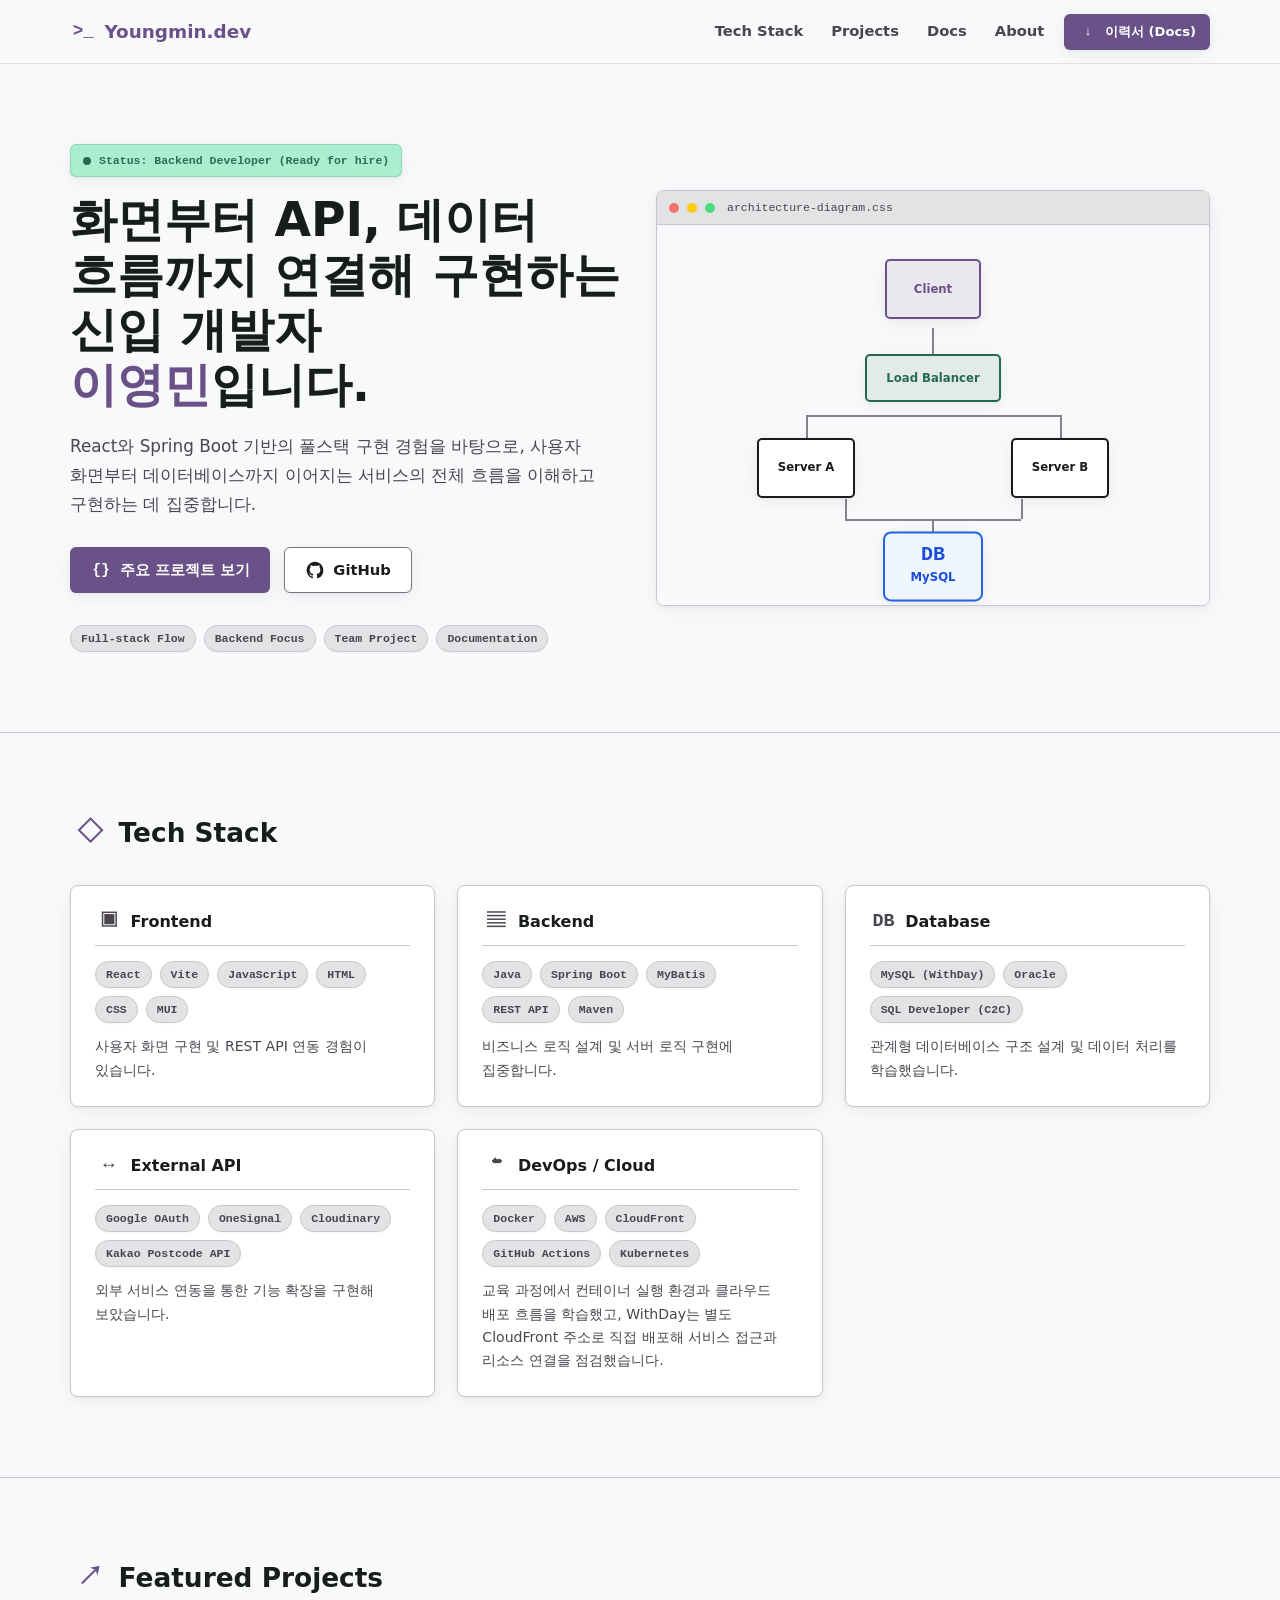
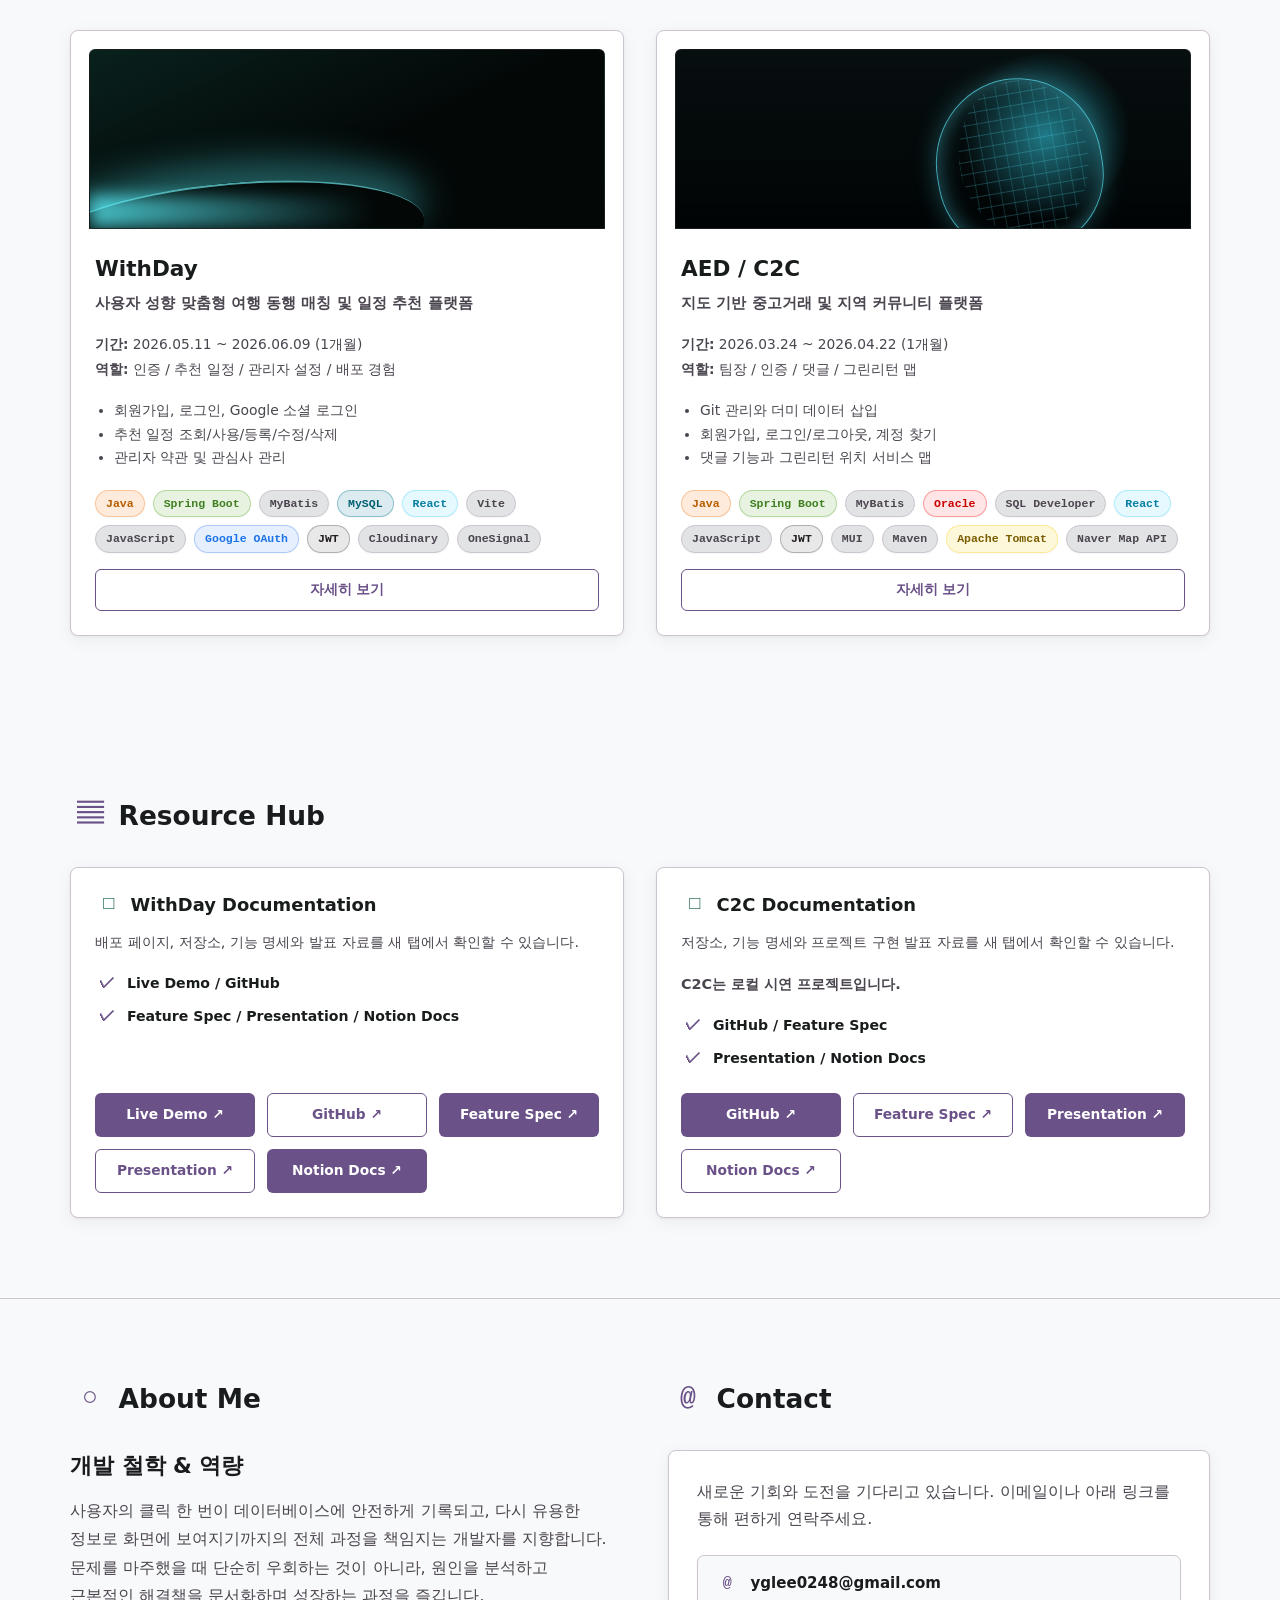
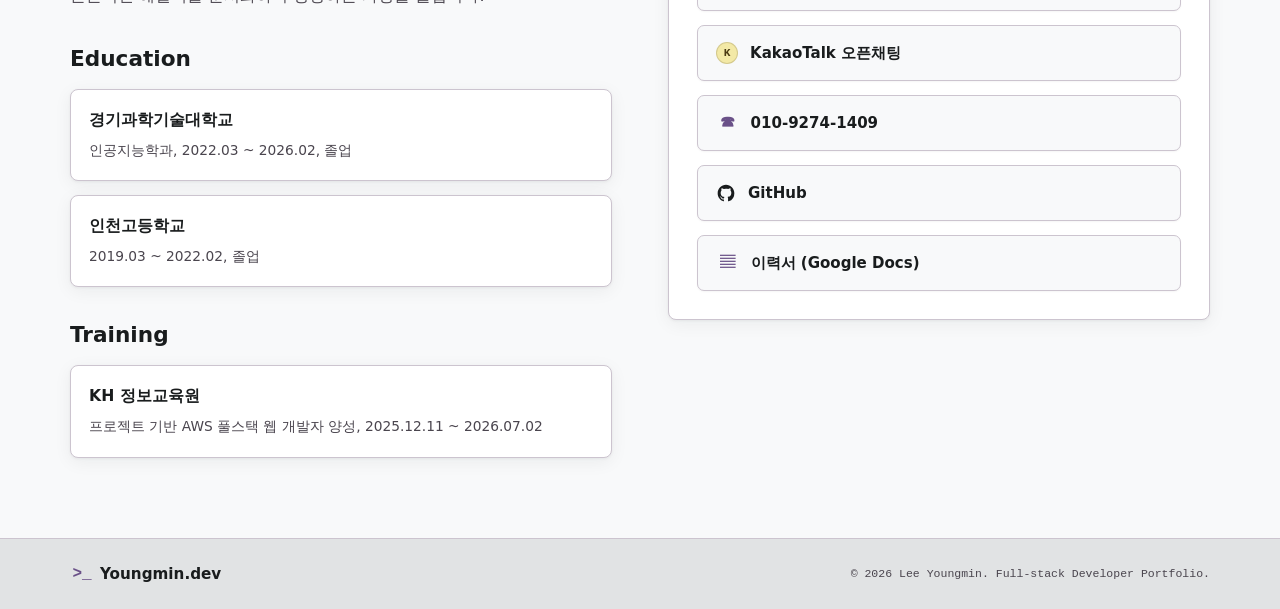
==== commit a725ee2d: "Add CloudFront deployment details and links Update project content to reflect a separate AWS CloudFr" ====
--- a/index.html
+++ b/index.html
@@ -230,12 +230,13 @@
               <div class="tag-row">
                 <span class="tech-tag">Docker</span>
                 <span class="tech-tag">AWS</span>
+                <span class="tech-tag">CloudFront</span>
                 <span class="tech-tag">GitHub Actions</span>
                 <span class="tech-tag">Kubernetes</span>
               </div>
               <p>
-                교육 과정에서 컨테이너 실행 환경, 클라우드 배포 흐름,
-                CI/CD 자동화와 오케스트레이션 기본 개념을 실습했습니다.
+                교육 과정에서 컨테이너 실행 환경과 클라우드 배포 흐름을 학습했고,
+                WithDay는 별도 CloudFront 주소로 직접 배포해 서비스 접근과 리소스 연결을 점검했습니다.
               </p>
             </article>
           </div>
@@ -265,7 +266,7 @@
                 <div class="project-meta">
                   <p><strong>기간:</strong> 2026.05.11 ~ 2026.06.09 (1개월)</p>
                   <p>
-                    <strong>역할:</strong> 인증 / 추천 일정 / 관리자 설정
+                    <strong>역할:</strong> 인증 / 추천 일정 / 관리자 설정 / 배포 경험
                   </p>
                 </div>
                 <ul class="project-list">
@@ -376,7 +377,7 @@
               <div class="resource-actions">
                 <a
                   class="doc-link"
-                  href="https://withday-mib.vercel.app/"
+                  href="https://d3276jh72yu5am.cloudfront.net/"
                   target="_blank"
                   rel="noopener noreferrer"
                   >Live Demo ↗</a
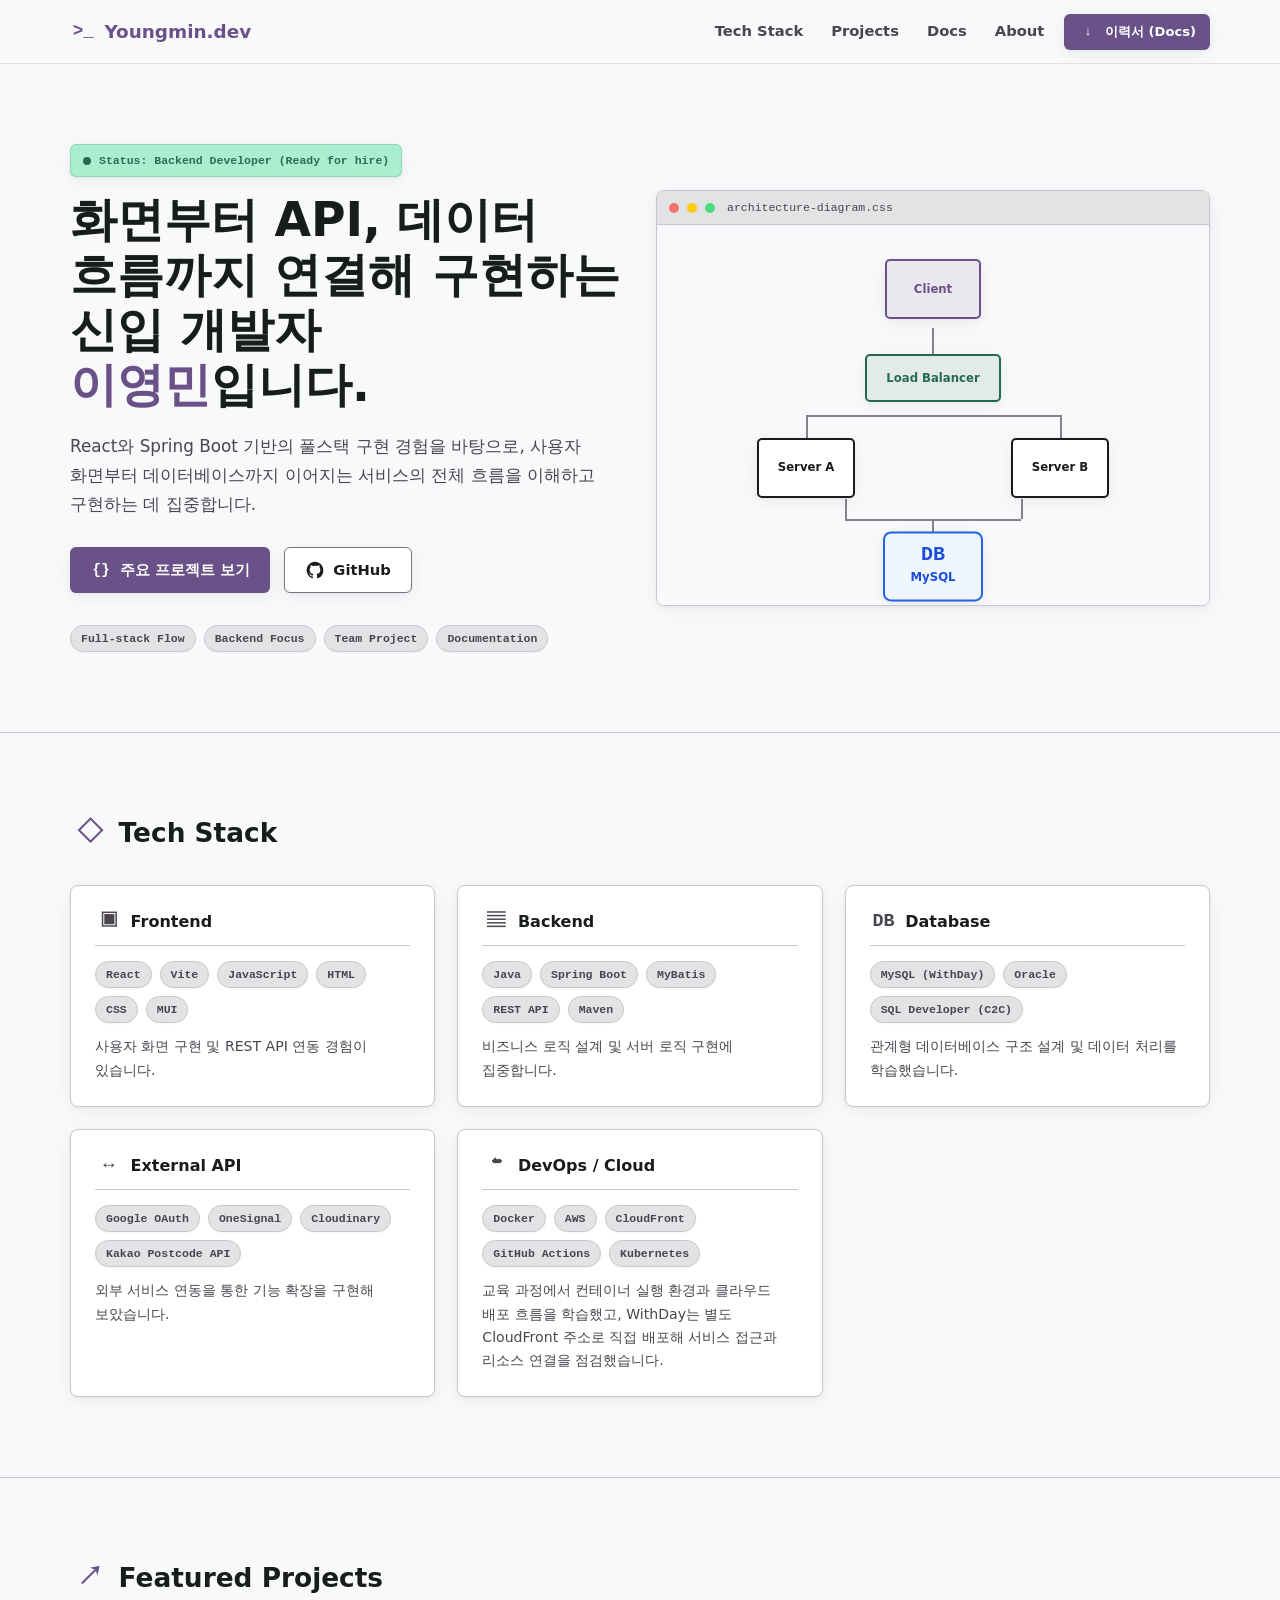
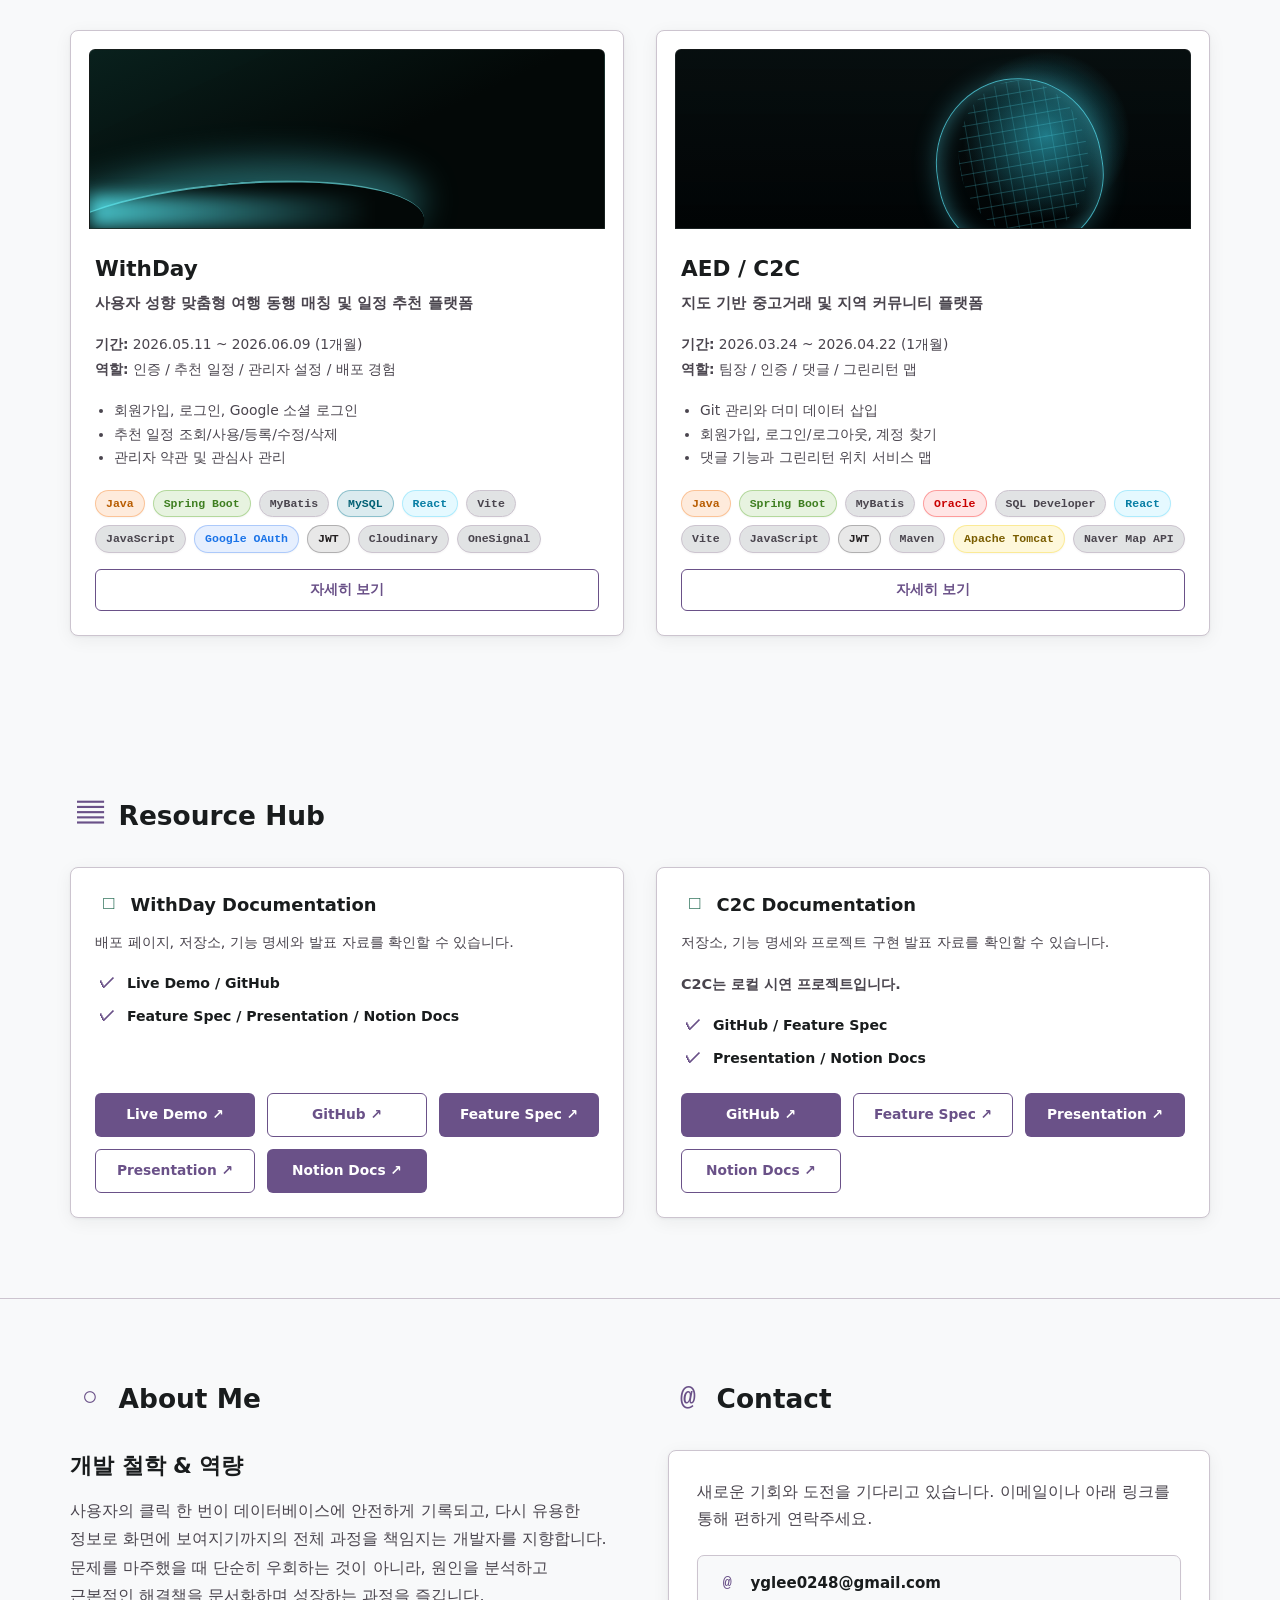
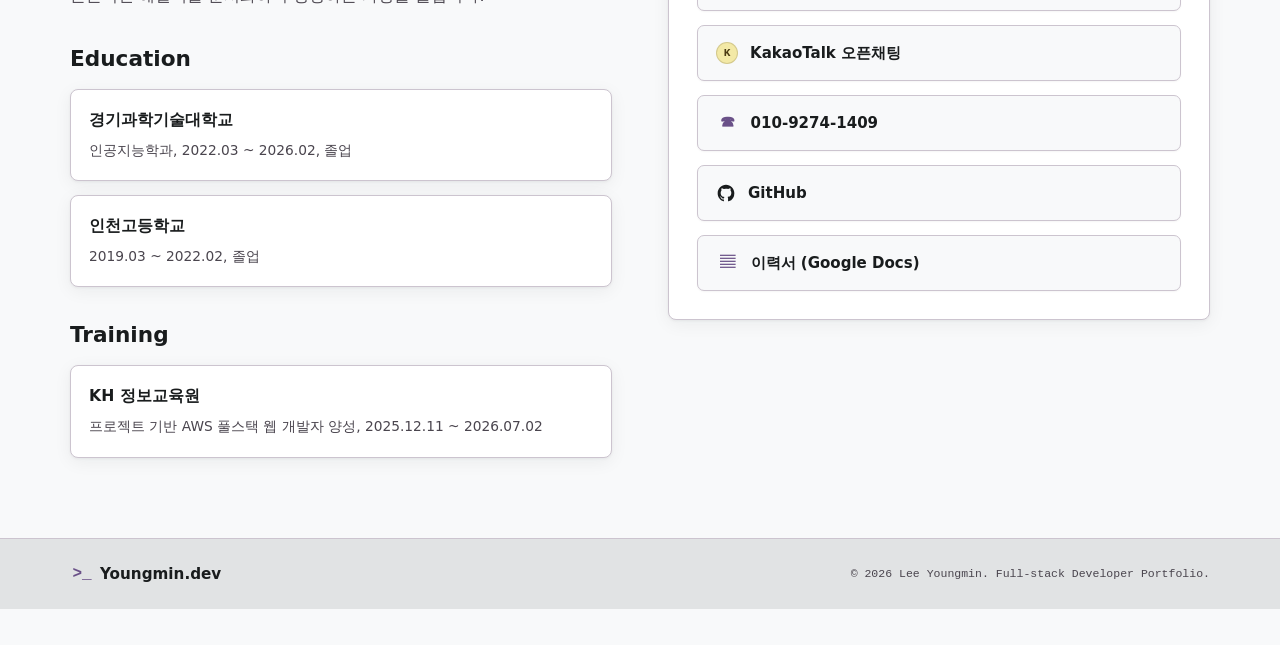
==== commit 4b5eb79a: "Remove legacy design/docs and update site files Delete outdated design artifacts (DESIGN.md, code.ht" ====
--- a/index.html
+++ b/index.html
@@ -329,9 +329,9 @@
                     <span class="tech-tag is-oracle">Oracle</span>
                     <span class="tech-tag">SQL Developer</span>
                     <span class="tech-tag is-react">React</span>
+                    <span class="tech-tag">Vite</span>
                     <span class="tech-tag">JavaScript</span>
                     <span class="tech-tag is-jwt">JWT</span>
-                    <span class="tech-tag">MUI</span>
                     <span class="tech-tag">Maven</span>
                     <span class="tech-tag is-tomcat">Apache Tomcat</span>
                     <span class="tech-tag">Naver Map API</span>
@@ -361,7 +361,7 @@
                   >folder</span
                 >WithDay Documentation
               </h3>
-              <p>배포 페이지, 저장소, 기능 명세와 발표 자료를 새 탭에서 확인할 수 있습니다.</p>
+              <p>배포 페이지, 저장소, 기능 명세와 발표 자료를 확인할 수 있습니다.</p>
               <ul class="check-list">
                 <li>
                   <span class="material-symbols-outlined" aria-hidden="true"
@@ -391,7 +391,7 @@
                 >
                 <a
                   class="doc-link"
-                  href="https://drive.google.com/file/d/1kywr4U7Fl2Bc_jxUNsGPR82qysmVuIM9/view?usp=sharing"
+                  href="https://docs.google.com/spreadsheets/d/1gHZzTnMbfF4JPdEuKA3et183TiX5Hg-GC99oTOoOmgc/edit?usp=sharing"
                   target="_blank"
                   rel="noopener noreferrer"
                   >Feature Spec ↗</a
@@ -419,7 +419,7 @@
                   >folder</span
                 >C2C Documentation
               </h3>
-              <p>저장소, 기능 명세와 프로젝트 구현 발표 자료를 새 탭에서 확인할 수 있습니다.</p>
+              <p>저장소, 기능 명세와 프로젝트 구현 발표 자료를 확인할 수 있습니다.</p>
               <p class="resource-note">C2C는 로컬 시연 프로젝트입니다.</p>
               <ul class="check-list">
                 <li>
@@ -436,14 +436,14 @@
               <div class="resource-actions">
                 <a
                   class="doc-link"
-                  href="https://github.com/yglee0248-cyber/react_semi"
+                  href="https://github.com/yglee0248-cyber/C2C"
                   target="_blank"
                   rel="noopener noreferrer"
                   >GitHub ↗</a
                 >
                 <a
                   class="doc-link doc-link-outline"
-                  href="https://drive.google.com/file/d/1Mte5BqyBt4LHrNA75DZuq2UWTVwm669o/view?usp=sharing"
+                  href="https://docs.google.com/spreadsheets/d/15iBtpN3AsqXZT8KPAhWw4pJlF53TPtDDmZrLUsf9G30/edit?usp=sharing"
                   target="_blank"
                   rel="noopener noreferrer"
                   >Feature Spec ↗</a
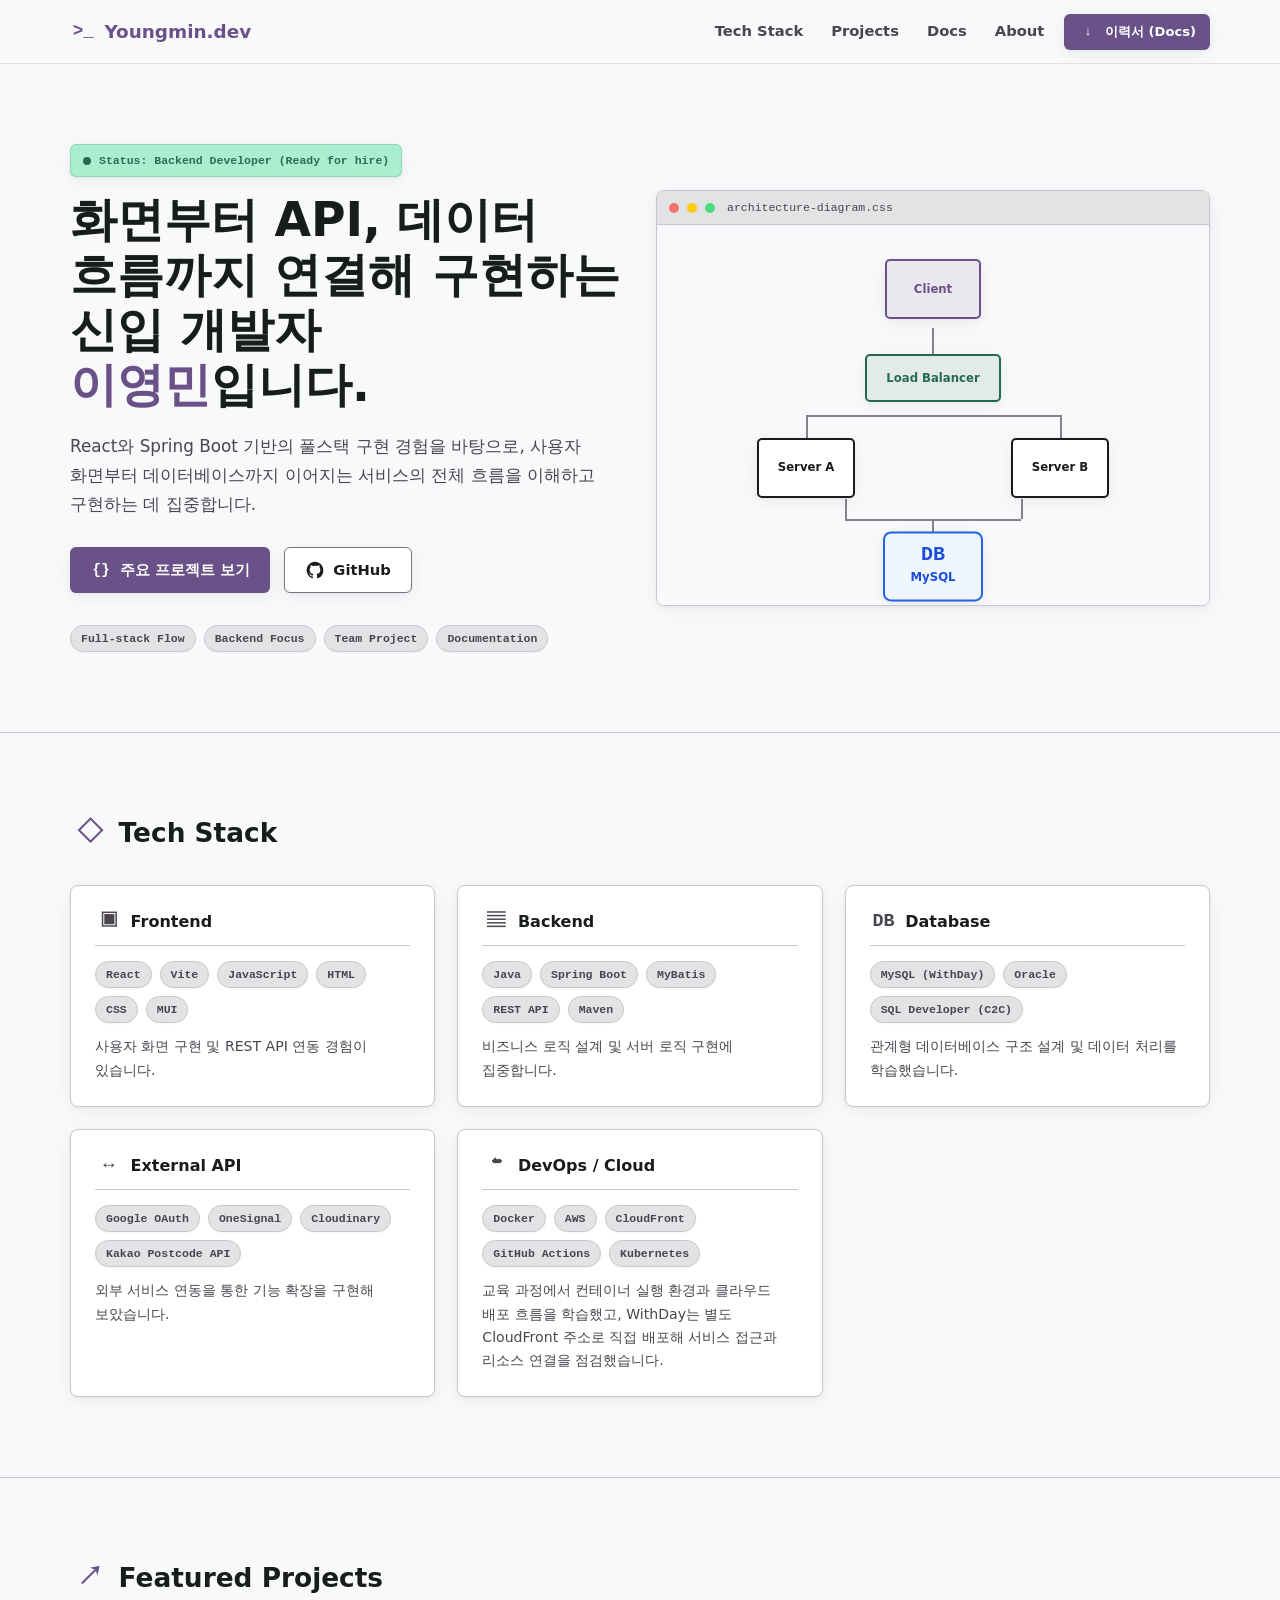
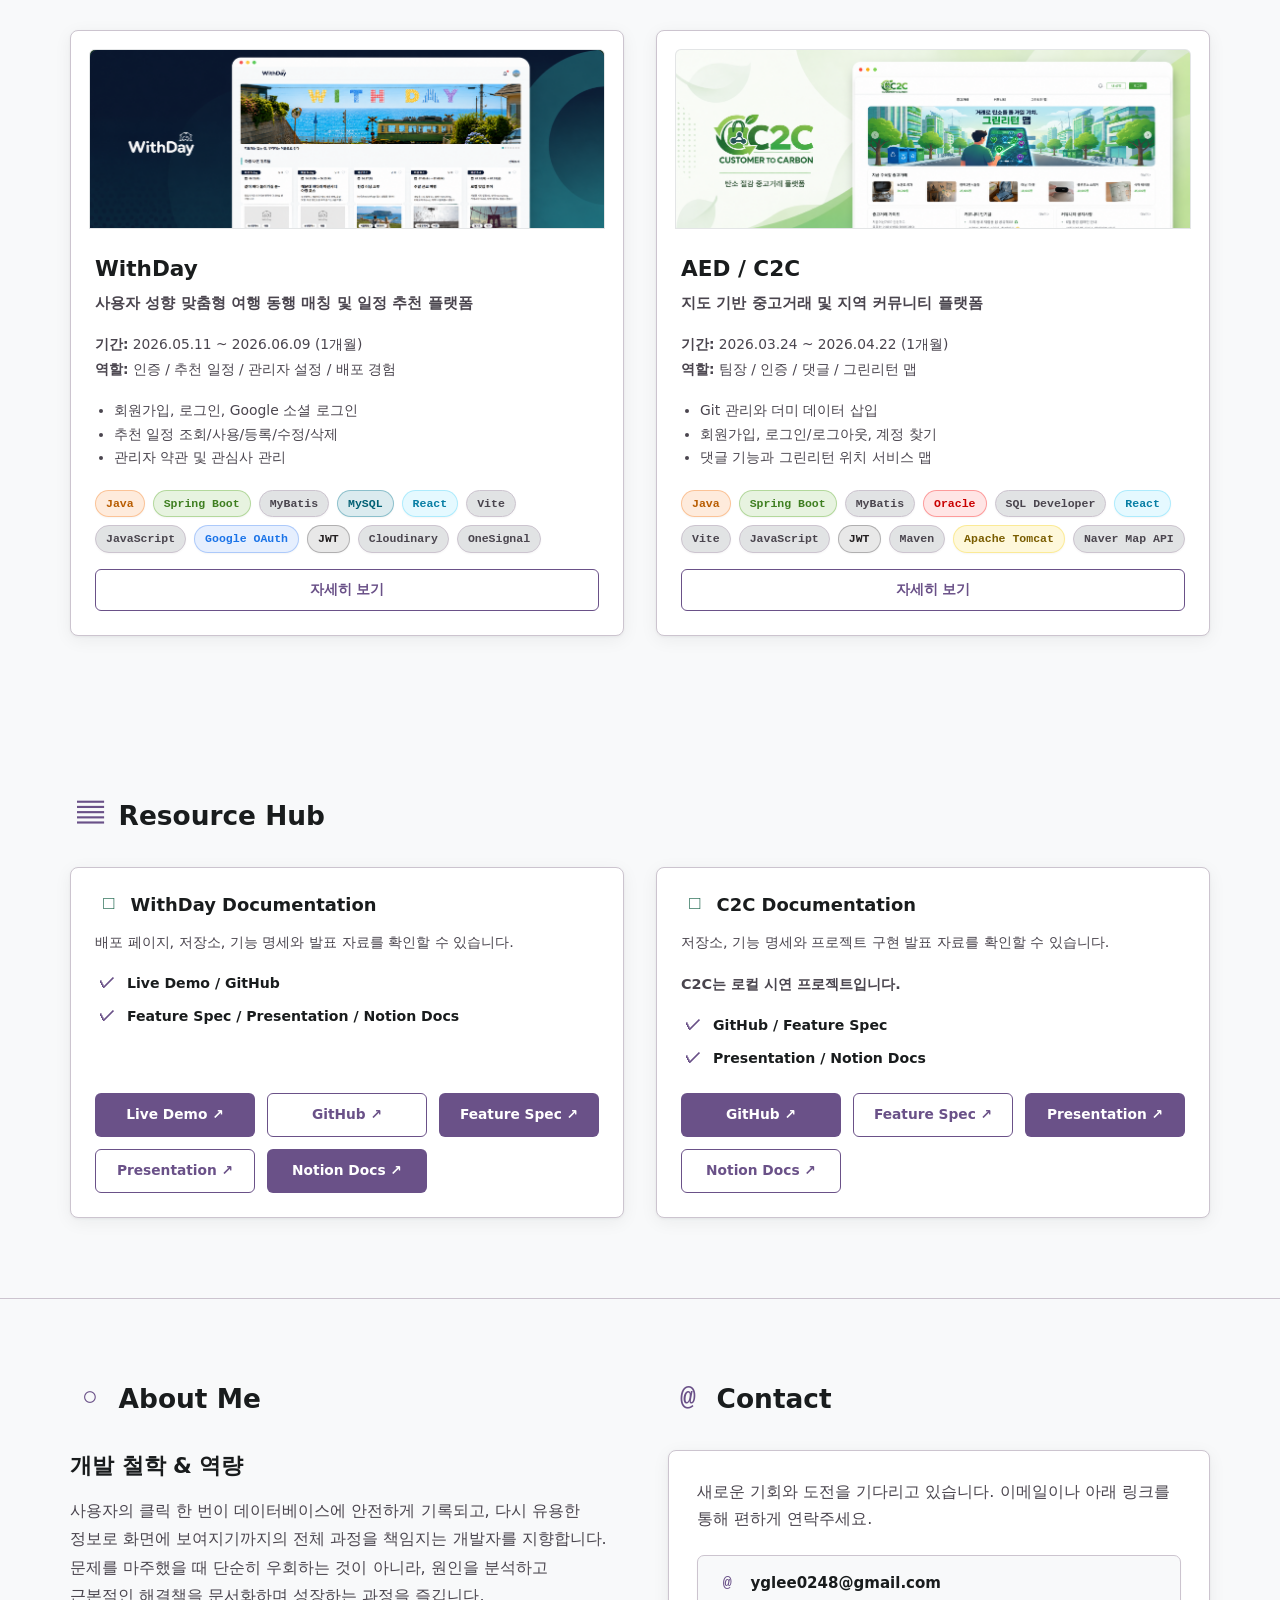
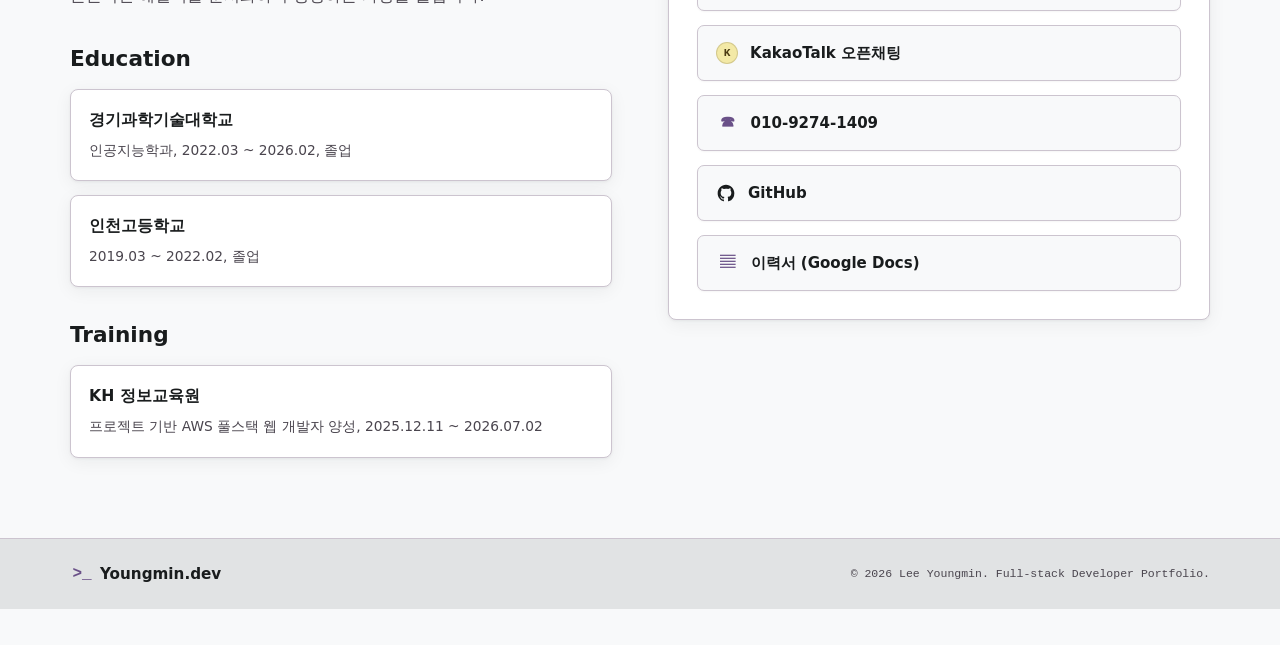
==== commit 652d19dd: "Add project images and update project cards/modals Add featured and modal images for WithDay and AED" ====
--- a/index.html
+++ b/index.html
@@ -253,11 +253,13 @@
           </div>
           <div class="project-grid">
             <article class="project-card">
-              <div
-                class="project-visual withday-visual"
-                role="img"
-                aria-label="WithDay 프로젝트 미리보기"
-              ></div>
+              <div class="project-visual withday-visual project-card-image">
+                <img
+                  src="assets/projects/withday-featured-home.png"
+                  alt="WithDay 서비스 홈 화면"
+                  loading="lazy"
+                />
+              </div>
               <div class="project-body">
                 <h3>WithDay</h3>
                 <p class="project-summary">
@@ -300,11 +302,13 @@
             </article>
 
             <article class="project-card">
-              <div
-                class="project-visual c2c-visual"
-                role="img"
-                aria-label="AED C2C 프로젝트 미리보기"
-              ></div>
+              <div class="project-visual c2c-visual project-card-image">
+                <img
+                  src="assets/projects/c2c-featured-main.png"
+                  alt="AED / C2C 서비스 메인 화면"
+                  loading="lazy"
+                />
+              </div>
               <div class="project-body">
                 <h3>AED / C2C</h3>
                 <p class="project-summary">
--- a/style.css
+++ b/style.css
@@ -789,6 +789,43 @@
   transform: rotate(-10deg);
 }
 
+.project-card-image,
+.project-modal-image {
+  background: var(--surface-container-highest);
+}
+
+.project-card-image::before,
+.project-card-image::after,
+.project-modal-image::before,
+.project-modal-image::after {
+  display: none;
+}
+
+.project-card-image img,
+.project-modal-image img {
+  display: block;
+  width: 100%;
+  height: 100%;
+}
+
+.project-card-image img {
+  object-fit: cover;
+  object-position: center top;
+}
+
+.project-modal-image {
+  display: flex;
+  align-items: center;
+  justify-content: center;
+  padding: 18px;
+}
+
+.project-modal-image img {
+  object-fit: contain;
+  border-radius: 8px;
+  background: var(--surface-container-lowest);
+}
+
 .project-body {
   display: flex;
   flex: 1;
@@ -1927,4 +1964,4 @@
   background: rgba(249, 220, 75, 0.2);
   border-color: rgba(249, 220, 75, 0.48);
   color: #7a5d00;
-}+}
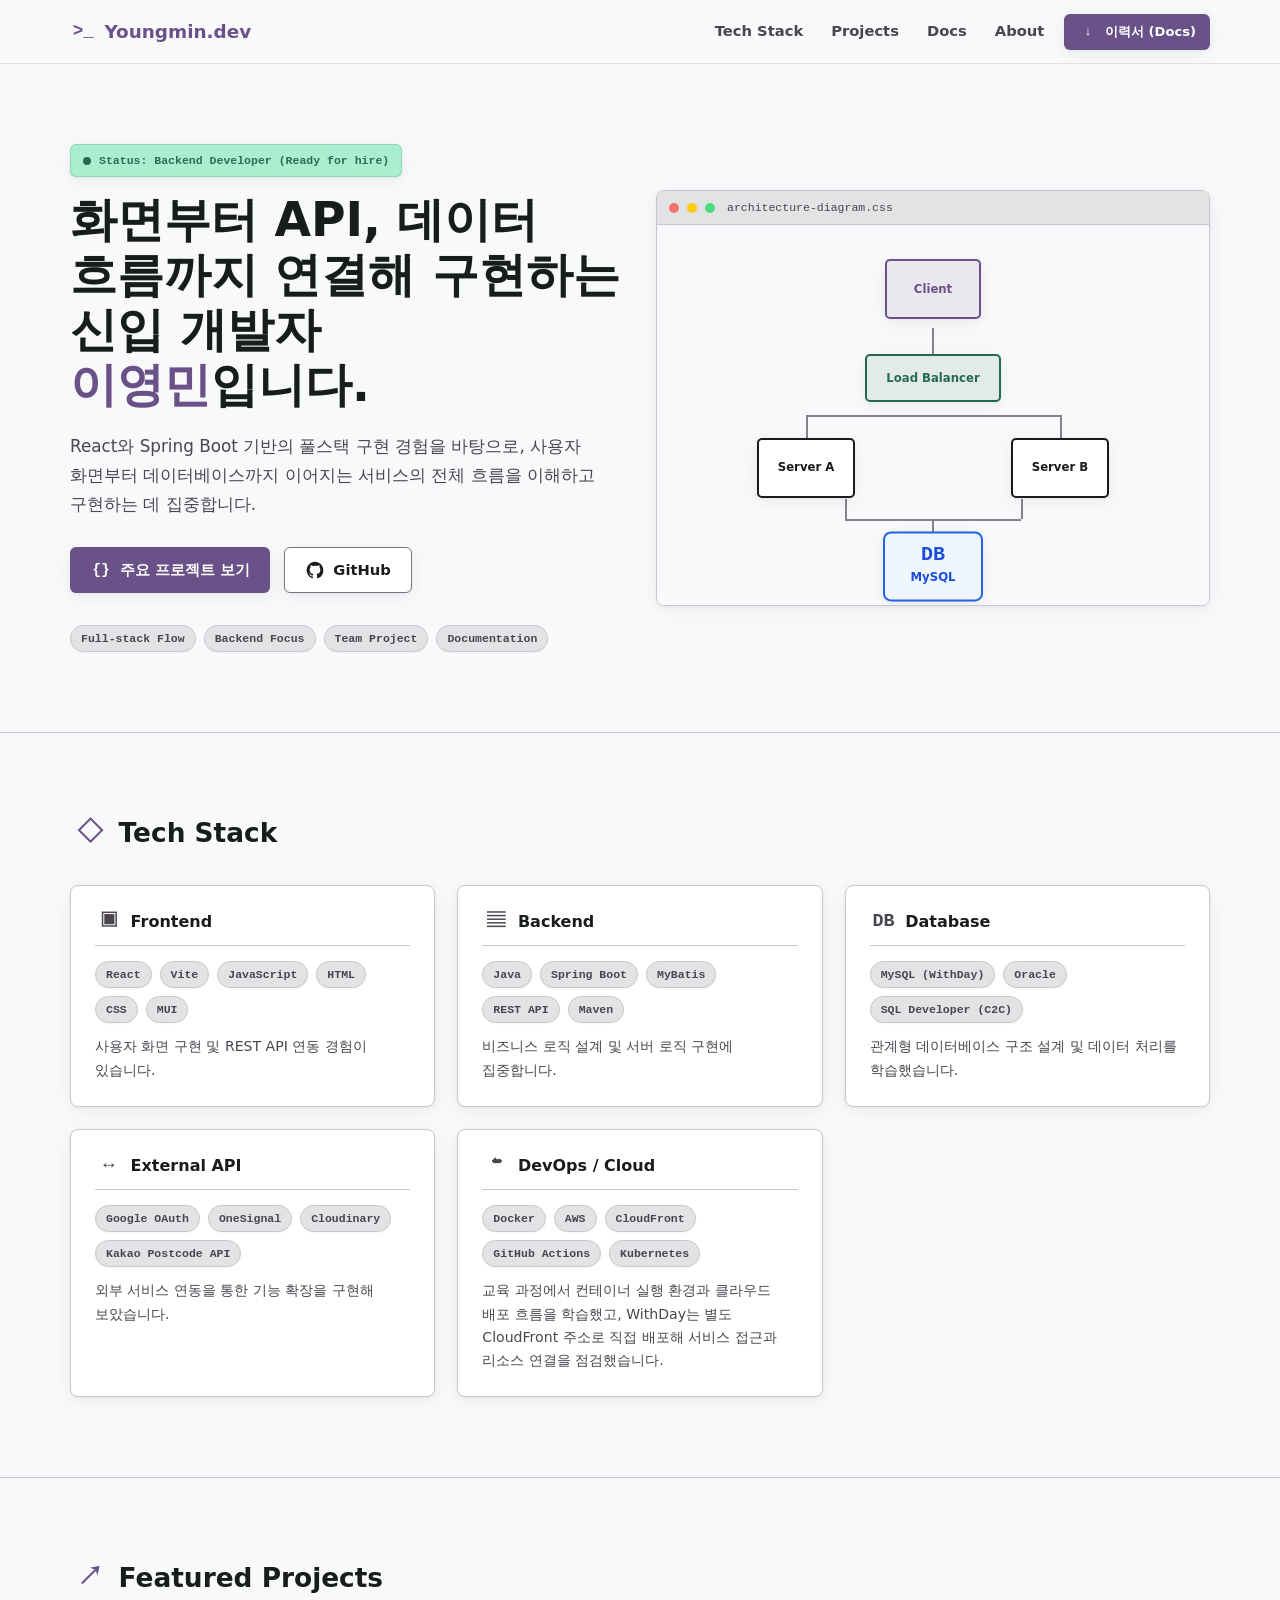
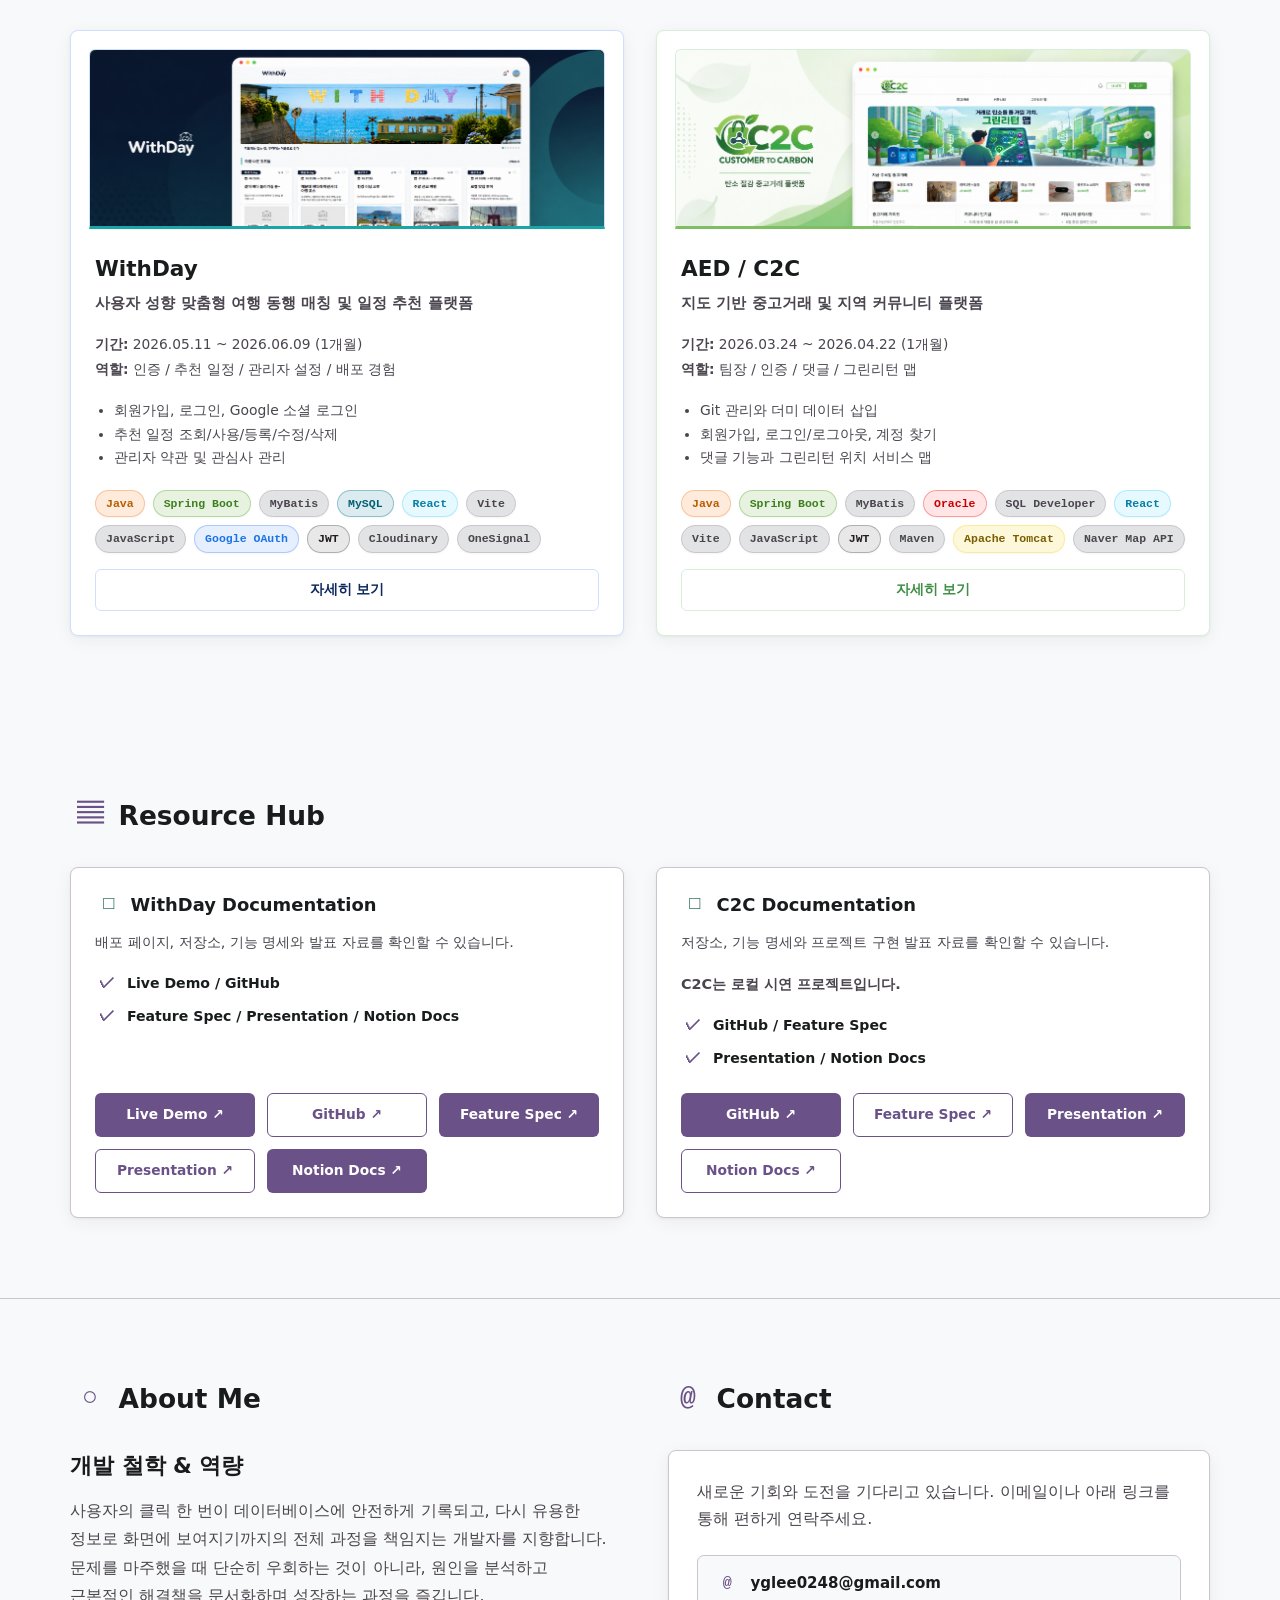
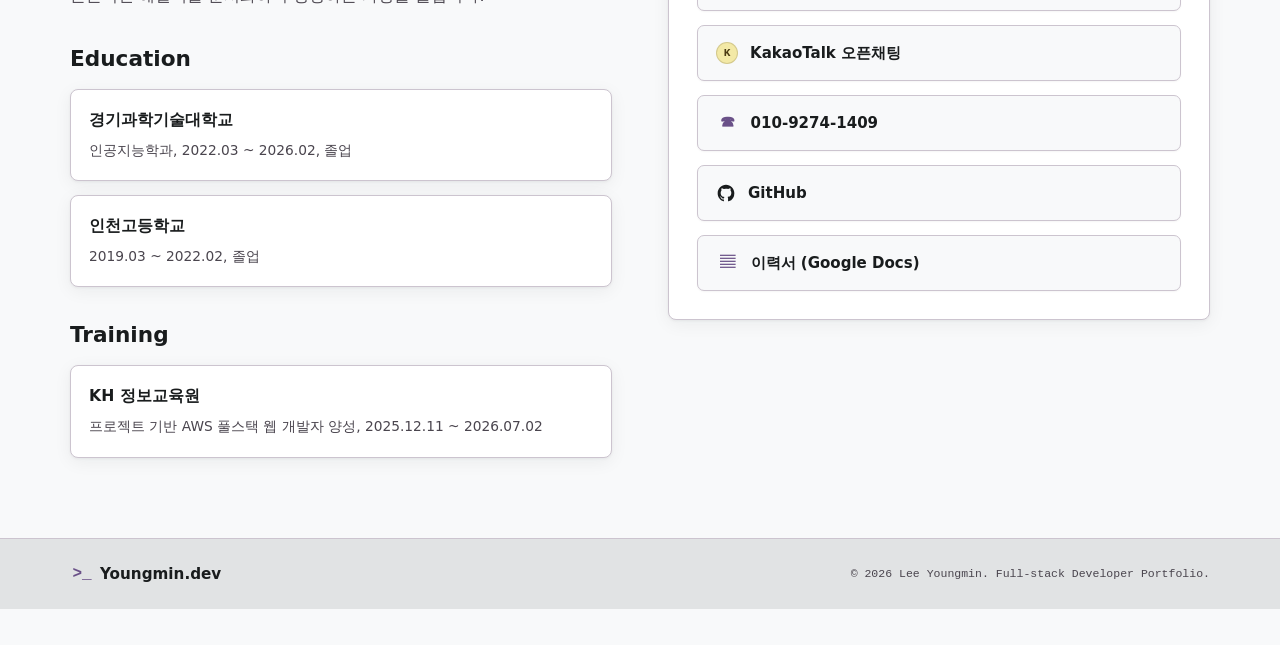
==== commit 63c5b89e: "Add per-project theme classes and styles Enable per-project theming for project cards and modals. HT" ====
--- a/index.html
+++ b/index.html
@@ -252,7 +252,7 @@
             <h2>Featured Projects</h2>
           </div>
           <div class="project-grid">
-            <article class="project-card">
+            <article class="project-card project-card--withday">
               <div class="project-visual withday-visual project-card-image">
                 <img
                   src="assets/projects/withday-featured-home.png"
@@ -301,7 +301,7 @@
               </div>
             </article>
 
-            <article class="project-card">
+            <article class="project-card project-card--c2c">
               <div class="project-visual c2c-visual project-card-image">
                 <img
                   src="assets/projects/c2c-featured-main.png"
--- a/style.css
+++ b/style.css
@@ -714,6 +714,35 @@
   transform: translateY(-3px);
 }
 
+.project-card--withday,
+.project-theme--withday {
+  --project-primary: #0f2a5f;
+  --project-secondary: #1aa6a6;
+  --project-soft: #f4f8ff;
+  --project-border: #cfe0ff;
+  --project-shadow: rgba(15, 42, 95, 0.12);
+}
+
+.project-card--c2c,
+.project-theme--c2c {
+  --project-primary: #3f8f45;
+  --project-secondary: #7fbe63;
+  --project-soft: #f4fbf5;
+  --project-border: #d7efd8;
+  --project-shadow: rgba(63, 143, 69, 0.12);
+}
+
+.project-card--withday,
+.project-card--c2c {
+  border-color: var(--project-border);
+}
+
+.project-card--withday:hover,
+.project-card--c2c:hover {
+  border-color: var(--project-secondary);
+  box-shadow: var(--shadow-hover), 0 16px 34px var(--project-shadow);
+}
+
 .project-visual {
   position: relative;
   height: 180px;
@@ -813,6 +842,13 @@
   object-position: center top;
 }
 
+.project-card--withday .project-card-image,
+.project-card--c2c .project-card-image {
+  border-color: var(--project-border);
+  border-bottom: 3px solid var(--project-secondary);
+  background: var(--project-soft);
+}
+
 .project-modal-image {
   display: flex;
   align-items: center;
@@ -824,6 +860,19 @@
   object-fit: contain;
   border-radius: 8px;
   background: var(--surface-container-lowest);
+}
+
+.project-theme--withday .project-modal-image,
+.project-theme--c2c .project-modal-image {
+  border-color: var(--project-border);
+  background: var(--project-soft);
+  box-shadow: inset -1px 0 0 var(--project-border);
+}
+
+.project-theme--withday .project-modal-image img,
+.project-theme--c2c .project-modal-image img {
+  border: 1px solid var(--project-border);
+  box-shadow: 0 12px 28px var(--project-shadow);
 }
 
 .project-body {
@@ -882,6 +931,19 @@
 
 .detail-btn:hover {
   background: rgba(106, 81, 136, 0.08);
+}
+
+.project-card--withday .detail-btn,
+.project-card--c2c .detail-btn {
+  border-color: var(--project-border);
+  color: var(--project-primary);
+}
+
+.project-card--withday .detail-btn:hover,
+.project-card--c2c .detail-btn:hover {
+  border-color: var(--project-secondary);
+  background: var(--project-soft);
+  color: var(--project-primary);
 }
 
 .detail-btn.compact {
@@ -1635,6 +1697,68 @@
 
 .modal-link.is-disabled small {
   color: var(--outline);
+}
+
+.project-theme--withday .modal-kicker,
+.project-theme--c2c .modal-kicker {
+  color: var(--project-secondary);
+}
+
+.project-theme--withday .modal-meta-item,
+.project-theme--c2c .modal-meta-item {
+  border-color: var(--project-border);
+  background: var(--project-soft);
+}
+
+.project-theme--withday .modal-meta-item span,
+.project-theme--c2c .modal-meta-item span {
+  color: var(--project-primary);
+}
+
+.project-theme--withday .modal-section h4,
+.project-theme--c2c .modal-section h4 {
+  padding-bottom: 8px;
+  border-bottom: 1px solid var(--project-border);
+}
+
+.project-theme--withday .modal-section h4 .material-symbols-outlined,
+.project-theme--c2c .modal-section h4 .material-symbols-outlined,
+.project-theme--withday .modal-list li::before,
+.project-theme--withday .modal-list-grid li::before,
+.project-theme--c2c .modal-list li::before,
+.project-theme--c2c .modal-list-grid li::before {
+  color: var(--project-secondary);
+}
+
+.project-theme--withday .modal-trouble-card,
+.project-theme--c2c .modal-trouble-card {
+  border-left: 3px solid var(--project-secondary);
+}
+
+.project-theme--withday .trouble-row strong,
+.project-theme--c2c .trouble-row strong {
+  color: var(--project-primary);
+}
+
+.project-theme--withday .modal-link:not(.is-disabled),
+.project-theme--c2c .modal-link:not(.is-disabled) {
+  border-color: var(--project-border);
+  background: var(--project-soft);
+  color: var(--project-primary);
+}
+
+.project-theme--withday .modal-link:not(.is-disabled):first-child,
+.project-theme--c2c .modal-link:not(.is-disabled):first-child {
+  border-color: var(--project-primary);
+  background: var(--project-primary);
+  color: #ffffff;
+}
+
+.project-theme--withday .modal-link:not(.is-disabled):hover,
+.project-theme--c2c .modal-link:not(.is-disabled):hover {
+  border-color: var(--project-secondary);
+  background: var(--project-secondary);
+  color: #ffffff;
 }
 
 @media (max-width: 1024px) {
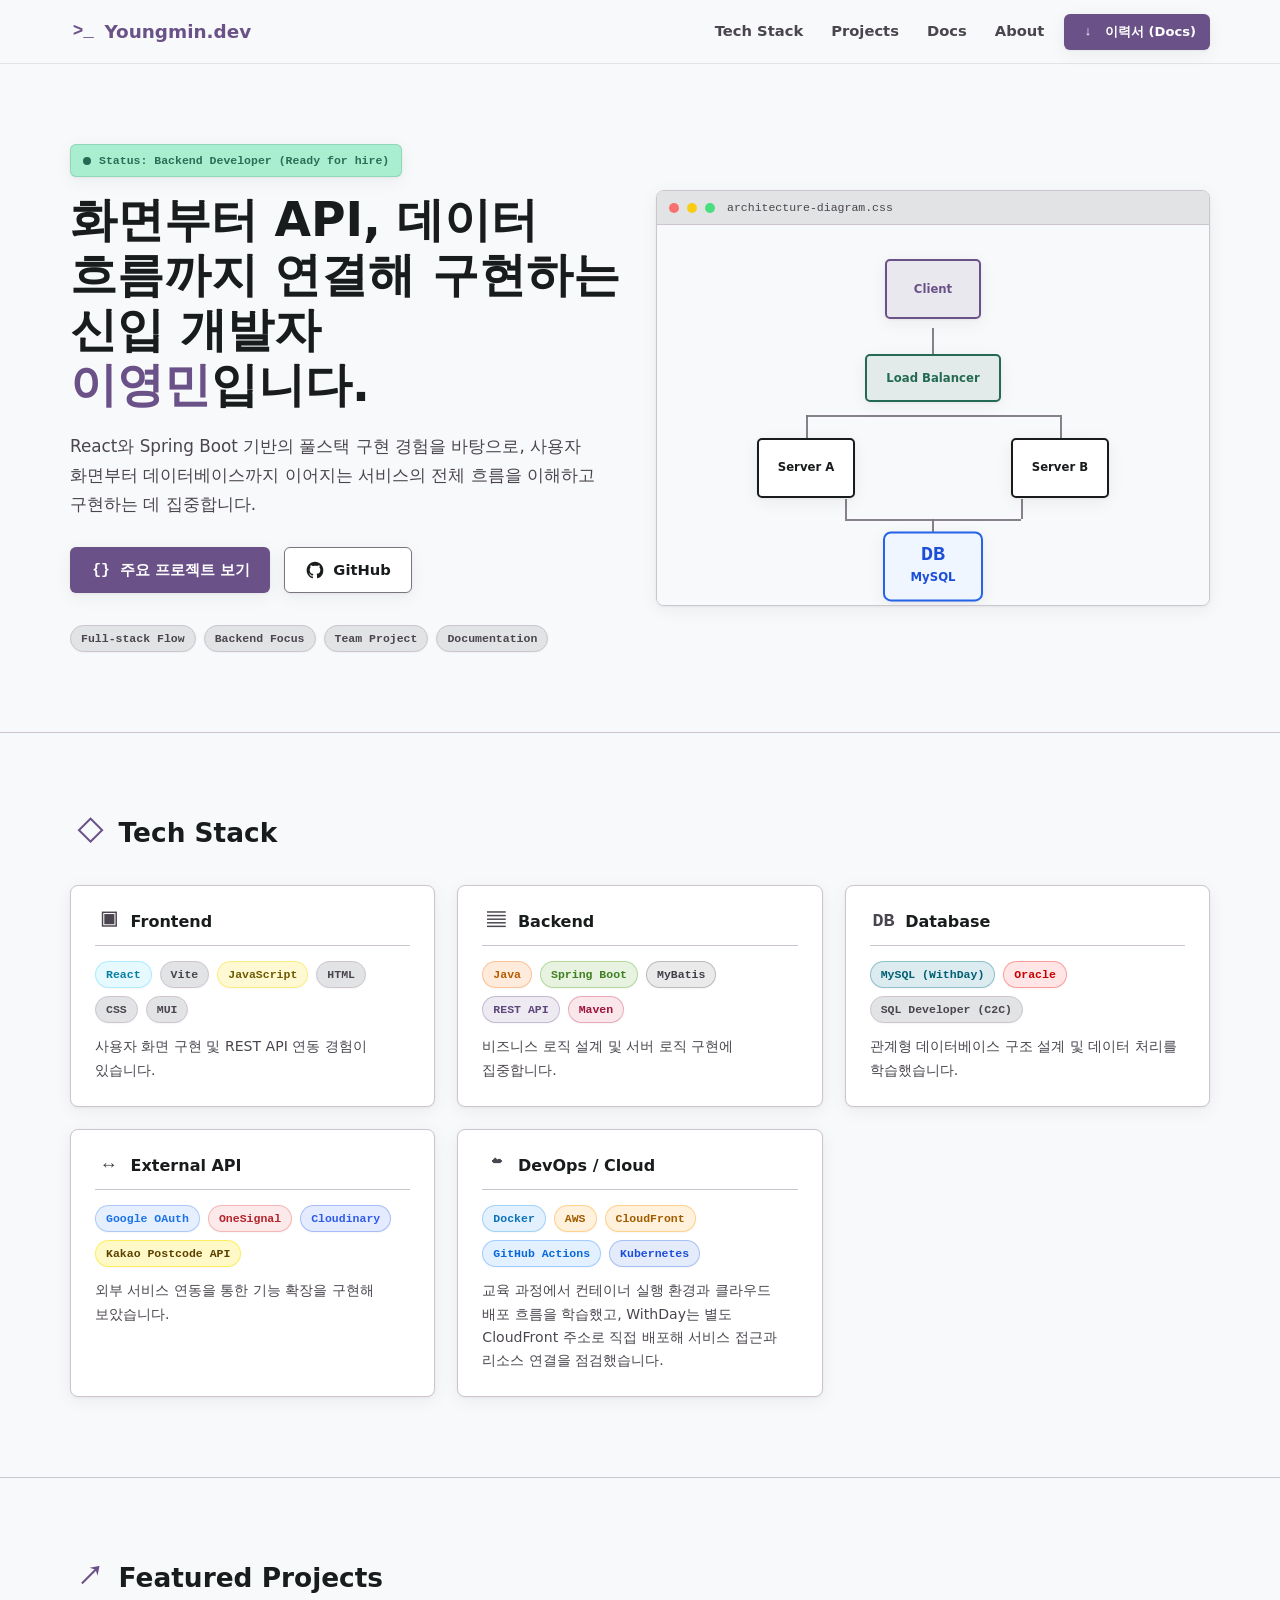
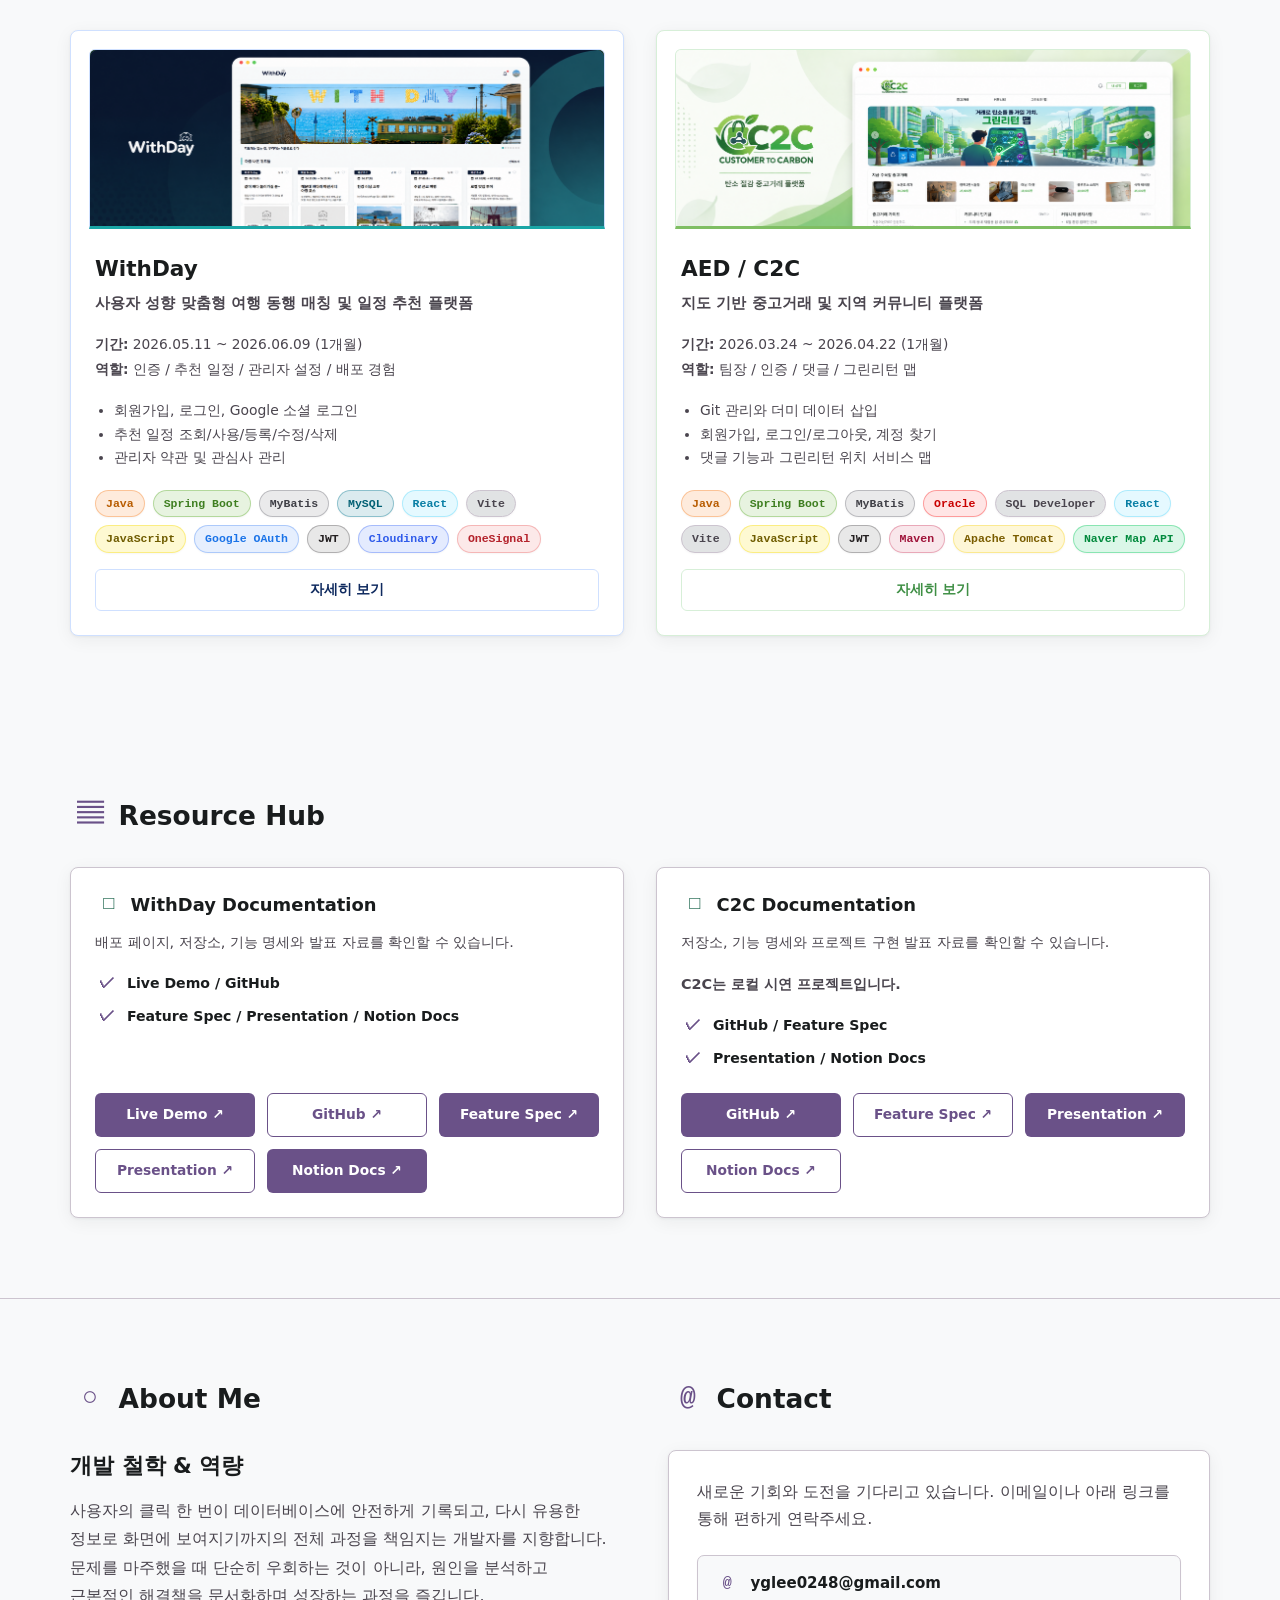
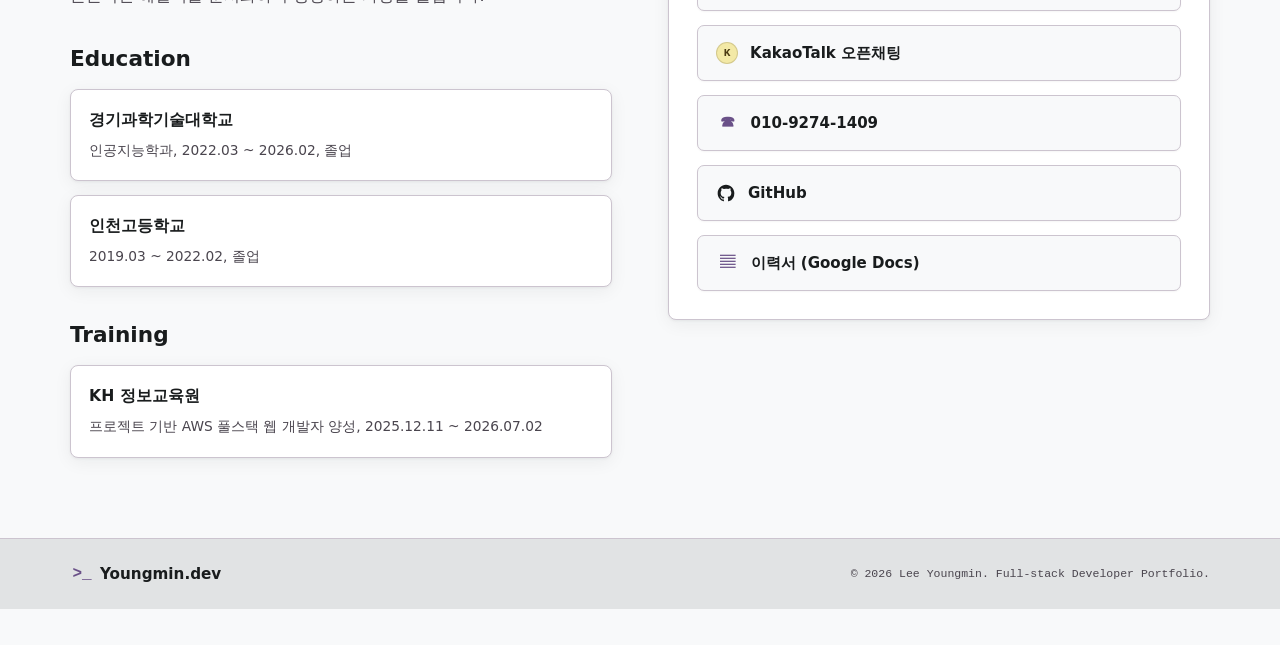
==== commit 30a449ad: "Add specific tech-tag classes and styles Annotate tech tags in HTML with specific is-... classes and" ====
--- a/index.html
+++ b/index.html
@@ -164,9 +164,9 @@
                 >Frontend
               </h3>
               <div class="tag-row">
-                <span class="tech-tag">React</span>
+                <span class="tech-tag is-react">React</span>
                 <span class="tech-tag">Vite</span>
-                <span class="tech-tag">JavaScript</span>
+                <span class="tech-tag is-javascript">JavaScript</span>
                 <span class="tech-tag">HTML</span>
                 <span class="tech-tag">CSS</span>
                 <span class="tech-tag">MUI</span>
@@ -181,11 +181,11 @@
                 >Backend
               </h3>
               <div class="tag-row">
-                <span class="tech-tag">Java</span>
-                <span class="tech-tag">Spring Boot</span>
-                <span class="tech-tag">MyBatis</span>
-                <span class="tech-tag">REST API</span>
-                <span class="tech-tag">Maven</span>
+                <span class="tech-tag is-java">Java</span>
+                <span class="tech-tag is-spring">Spring Boot</span>
+                <span class="tech-tag is-mybatis">MyBatis</span>
+                <span class="tech-tag is-rest">REST API</span>
+                <span class="tech-tag is-maven">Maven</span>
               </div>
               <p>비즈니스 로직 설계 및 서버 로직 구현에 집중합니다.</p>
             </article>
@@ -197,8 +197,8 @@
                 >Database
               </h3>
               <div class="tag-row">
-                <span class="tech-tag">MySQL (WithDay)</span>
-                <span class="tech-tag">Oracle</span>
+                <span class="tech-tag is-mysql">MySQL (WithDay)</span>
+                <span class="tech-tag is-oracle">Oracle</span>
                 <span class="tech-tag">SQL Developer (C2C)</span>
               </div>
               <p>
@@ -213,10 +213,10 @@
                 >External API
               </h3>
               <div class="tag-row">
-                <span class="tech-tag">Google OAuth</span>
-                <span class="tech-tag">OneSignal</span>
-                <span class="tech-tag">Cloudinary</span>
-                <span class="tech-tag">Kakao Postcode API</span>
+                <span class="tech-tag is-google">Google OAuth</span>
+                <span class="tech-tag is-onesignal">OneSignal</span>
+                <span class="tech-tag is-cloudinary">Cloudinary</span>
+                <span class="tech-tag is-kakao">Kakao Postcode API</span>
               </div>
               <p>외부 서비스 연동을 통한 기능 확장을 구현해 보았습니다.</p>
             </article>
@@ -228,11 +228,11 @@
                 >DevOps / Cloud
               </h3>
               <div class="tag-row">
-                <span class="tech-tag">Docker</span>
-                <span class="tech-tag">AWS</span>
-                <span class="tech-tag">CloudFront</span>
-                <span class="tech-tag">GitHub Actions</span>
-                <span class="tech-tag">Kubernetes</span>
+                <span class="tech-tag is-docker">Docker</span>
+                <span class="tech-tag is-aws">AWS</span>
+                <span class="tech-tag is-cloudfront">CloudFront</span>
+                <span class="tech-tag is-github-actions">GitHub Actions</span>
+                <span class="tech-tag is-kubernetes">Kubernetes</span>
               </div>
               <p>
                 교육 과정에서 컨테이너 실행 환경과 클라우드 배포 흐름을 학습했고,
@@ -280,15 +280,15 @@
                   <div class="tag-row">
                     <span class="tech-tag is-java">Java</span>
                     <span class="tech-tag is-spring">Spring Boot</span>
-                    <span class="tech-tag">MyBatis</span>
+                    <span class="tech-tag is-mybatis">MyBatis</span>
                     <span class="tech-tag is-mysql">MySQL</span>
                     <span class="tech-tag is-react">React</span>
                     <span class="tech-tag">Vite</span>
-                    <span class="tech-tag">JavaScript</span>
+                    <span class="tech-tag is-javascript">JavaScript</span>
                     <span class="tech-tag is-google">Google OAuth</span>
                     <span class="tech-tag is-jwt">JWT</span>
-                    <span class="tech-tag">Cloudinary</span>
-                    <span class="tech-tag">OneSignal</span>
+                    <span class="tech-tag is-cloudinary">Cloudinary</span>
+                    <span class="tech-tag is-onesignal">OneSignal</span>
                   </div>
                   <button
                     class="detail-btn"
@@ -329,16 +329,16 @@
                   <div class="tag-row">
                     <span class="tech-tag is-java">Java</span>
                     <span class="tech-tag is-spring">Spring Boot</span>
-                    <span class="tech-tag">MyBatis</span>
+                    <span class="tech-tag is-mybatis">MyBatis</span>
                     <span class="tech-tag is-oracle">Oracle</span>
                     <span class="tech-tag">SQL Developer</span>
                     <span class="tech-tag is-react">React</span>
                     <span class="tech-tag">Vite</span>
-                    <span class="tech-tag">JavaScript</span>
+                    <span class="tech-tag is-javascript">JavaScript</span>
                     <span class="tech-tag is-jwt">JWT</span>
-                    <span class="tech-tag">Maven</span>
+                    <span class="tech-tag is-maven">Maven</span>
                     <span class="tech-tag is-tomcat">Apache Tomcat</span>
-                    <span class="tech-tag">Naver Map API</span>
+                    <span class="tech-tag is-naver">Naver Map API</span>
                   </div>
                   <button class="detail-btn" type="button" data-project="c2c">
                     자세히 보기
--- a/style.css
+++ b/style.css
@@ -2042,46 +2042,77 @@
 }
 
 /* Featured Project 핵심 기술 태그 */
-.project-card .tech-tag.is-react {
+.project-card .tech-tag.is-react,
+.project-modal-content .tech-tag.is-react {
   background: rgba(97, 218, 251, 0.16);
   border-color: rgba(97, 218, 251, 0.42);
   color: #087ea4;
 }
 
-.project-card .tech-tag.is-spring {
+.project-card .tech-tag.is-spring,
+.project-modal-content .tech-tag.is-spring {
   background: rgba(109, 179, 63, 0.16);
   border-color: rgba(109, 179, 63, 0.42);
   color: #3f7f21;
 }
 
-.project-card .tech-tag.is-mysql {
+.project-modal-content .tech-tag.is-mybatis {
+  background: rgba(82, 82, 91, 0.12);
+  border-color: rgba(82, 82, 91, 0.28);
+  color: #3f3f46;
+}
+
+.project-card .tech-tag.is-mysql,
+.project-modal-content .tech-tag.is-mysql {
   background: rgba(0, 117, 143, 0.14);
   border-color: rgba(0, 117, 143, 0.36);
   color: #005f73;
 }
 
-.project-card .tech-tag.is-google {
+.project-card .tech-tag.is-google,
+.project-modal-content .tech-tag.is-google {
   background: rgba(66, 133, 244, 0.13);
   border-color: rgba(66, 133, 244, 0.35);
   color: #1a73e8;
 }
 
-.project-card .tech-tag.is-jwt {
+.project-card .tech-tag.is-jwt,
+.project-modal-content .tech-tag.is-jwt {
   background: rgba(35, 31, 32, 0.1);
   border-color: rgba(35, 31, 32, 0.28);
   color: #231f20;
 }
 
-.project-card .tech-tag.is-java {
+.project-card .tech-tag.is-java,
+.project-modal-content .tech-tag.is-java {
   background: rgba(244, 130, 37, 0.16);
   border-color: rgba(244, 130, 37, 0.38);
   color: #b85c00;
 }
 
-.project-card .tech-tag.is-oracle {
+.project-card .tech-tag.is-oracle,
+.project-modal-content .tech-tag.is-oracle {
   background: rgba(248, 0, 0, 0.1);
   border-color: rgba(248, 0, 0, 0.32);
   color: #c90000;
+}
+
+.project-modal-content .tech-tag.is-cloudinary {
+  background: rgba(52, 102, 246, 0.13);
+  border-color: rgba(52, 102, 246, 0.35);
+  color: #2f5bea;
+}
+
+.project-modal-content .tech-tag.is-naver {
+  background: rgba(3, 199, 90, 0.14);
+  border-color: rgba(3, 199, 90, 0.38);
+  color: #028a3d;
+}
+
+.project-modal-content .tech-tag.is-public-data {
+  background: rgba(63, 143, 69, 0.12);
+  border-color: rgba(63, 143, 69, 0.32);
+  color: #2f7d32;
 }
 
 .project-card .tech-tag.is-tomcat {
@@ -2089,3 +2120,164 @@
   border-color: rgba(249, 220, 75, 0.48);
   color: #7a5d00;
 }
+/* 핵심 기술 태그 색상 보정: Featured Projects, 상세 모달, Tech Stack 공통 */
+#tech-stack .tech-tag.is-java,
+.project-card .tech-tag.is-java,
+.project-modal-content .tech-tag.is-java {
+  background: rgba(244, 130, 37, 0.16);
+  border-color: rgba(244, 130, 37, 0.38);
+  color: #b85c00;
+}
+
+#tech-stack .tech-tag.is-spring,
+.project-card .tech-tag.is-spring,
+.project-modal-content .tech-tag.is-spring {
+  background: rgba(109, 179, 63, 0.16);
+  border-color: rgba(109, 179, 63, 0.42);
+  color: #3f7f21;
+}
+
+#tech-stack .tech-tag.is-mybatis,
+.project-card .tech-tag.is-mybatis,
+.project-modal-content .tech-tag.is-mybatis {
+  background: rgba(82, 82, 91, 0.12);
+  border-color: rgba(82, 82, 91, 0.3);
+  color: #3f3f46;
+}
+
+#tech-stack .tech-tag.is-rest,
+.project-card .tech-tag.is-rest,
+.project-modal-content .tech-tag.is-rest {
+  background: rgba(106, 81, 136, 0.12);
+  border-color: rgba(106, 81, 136, 0.32);
+  color: #5e477c;
+}
+
+#tech-stack .tech-tag.is-mysql,
+.project-card .tech-tag.is-mysql,
+.project-modal-content .tech-tag.is-mysql {
+  background: rgba(0, 117, 143, 0.14);
+  border-color: rgba(0, 117, 143, 0.36);
+  color: #005f73;
+}
+
+#tech-stack .tech-tag.is-oracle,
+.project-card .tech-tag.is-oracle,
+.project-modal-content .tech-tag.is-oracle {
+  background: rgba(248, 0, 0, 0.1);
+  border-color: rgba(248, 0, 0, 0.32);
+  color: #c90000;
+}
+
+#tech-stack .tech-tag.is-react,
+.project-card .tech-tag.is-react,
+.project-modal-content .tech-tag.is-react {
+  background: rgba(97, 218, 251, 0.16);
+  border-color: rgba(97, 218, 251, 0.42);
+  color: #087ea4;
+}
+
+#tech-stack .tech-tag.is-javascript,
+.project-card .tech-tag.is-javascript,
+.project-modal-content .tech-tag.is-javascript {
+  background: rgba(247, 223, 30, 0.2);
+  border-color: rgba(247, 223, 30, 0.44);
+  color: #6f5c00;
+}
+
+#tech-stack .tech-tag.is-google,
+.project-card .tech-tag.is-google,
+.project-modal-content .tech-tag.is-google {
+  background: rgba(66, 133, 244, 0.13);
+  border-color: rgba(66, 133, 244, 0.35);
+  color: #1a73e8;
+}
+
+#tech-stack .tech-tag.is-jwt,
+.project-card .tech-tag.is-jwt,
+.project-modal-content .tech-tag.is-jwt {
+  background: rgba(35, 31, 32, 0.1);
+  border-color: rgba(35, 31, 32, 0.28);
+  color: #231f20;
+}
+
+#tech-stack .tech-tag.is-cloudinary,
+.project-card .tech-tag.is-cloudinary,
+.project-modal-content .tech-tag.is-cloudinary {
+  background: rgba(52, 102, 246, 0.13);
+  border-color: rgba(52, 102, 246, 0.35);
+  color: #2f5bea;
+}
+
+#tech-stack .tech-tag.is-onesignal,
+.project-card .tech-tag.is-onesignal,
+.project-modal-content .tech-tag.is-onesignal {
+  background: rgba(229, 75, 75, 0.12);
+  border-color: rgba(229, 75, 75, 0.32);
+  color: #b4232c;
+}
+
+#tech-stack .tech-tag.is-maven,
+.project-card .tech-tag.is-maven,
+.project-modal-content .tech-tag.is-maven {
+  background: rgba(196, 24, 66, 0.1);
+  border-color: rgba(196, 24, 66, 0.3);
+  color: #9f1239;
+}
+
+#tech-stack .tech-tag.is-tomcat,
+.project-card .tech-tag.is-tomcat,
+.project-modal-content .tech-tag.is-tomcat {
+  background: rgba(249, 220, 75, 0.22);
+  border-color: rgba(249, 220, 75, 0.5);
+  color: #7a5d00;
+}
+
+#tech-stack .tech-tag.is-naver,
+.project-card .tech-tag.is-naver,
+.project-modal-content .tech-tag.is-naver {
+  background: rgba(3, 199, 90, 0.14);
+  border-color: rgba(3, 199, 90, 0.38);
+  color: #028a3d;
+}
+
+#tech-stack .tech-tag.is-kakao,
+.project-card .tech-tag.is-kakao,
+.project-modal-content .tech-tag.is-kakao {
+  background: rgba(254, 229, 0, 0.22);
+  border-color: rgba(254, 229, 0, 0.52);
+  color: #5c4200;
+}
+
+#tech-stack .tech-tag.is-public-data,
+.project-card .tech-tag.is-public-data,
+.project-modal-content .tech-tag.is-public-data {
+  background: rgba(63, 143, 69, 0.12);
+  border-color: rgba(63, 143, 69, 0.32);
+  color: #2f7d32;
+}
+
+#tech-stack .tech-tag.is-docker {
+  background: rgba(36, 150, 237, 0.13);
+  border-color: rgba(36, 150, 237, 0.34);
+  color: #0b72b9;
+}
+
+#tech-stack .tech-tag.is-aws,
+#tech-stack .tech-tag.is-cloudfront {
+  background: rgba(255, 153, 0, 0.14);
+  border-color: rgba(255, 153, 0, 0.36);
+  color: #a15c00;
+}
+
+#tech-stack .tech-tag.is-github-actions {
+  background: rgba(32, 136, 255, 0.13);
+  border-color: rgba(32, 136, 255, 0.34);
+  color: #0969da;
+}
+
+#tech-stack .tech-tag.is-kubernetes {
+  background: rgba(50, 108, 229, 0.13);
+  border-color: rgba(50, 108, 229, 0.34);
+  color: #1d4ed8;
+}
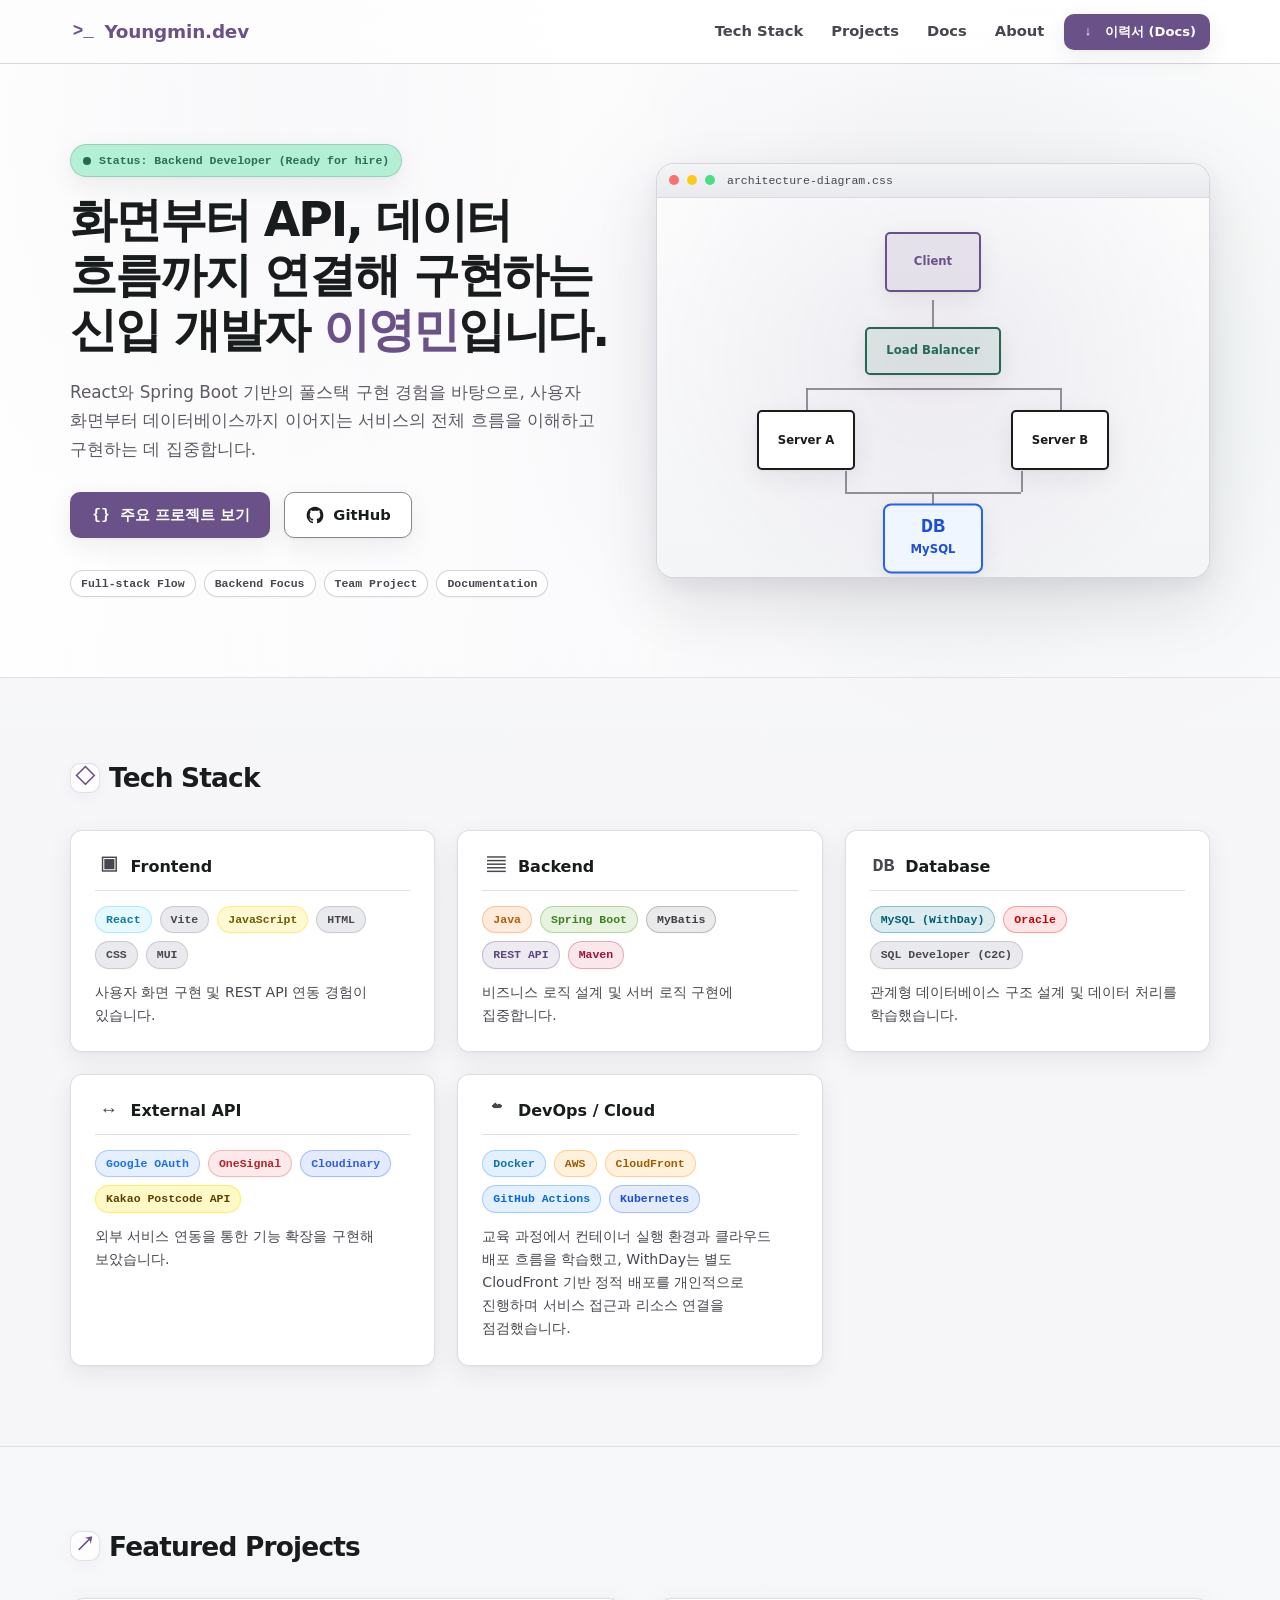
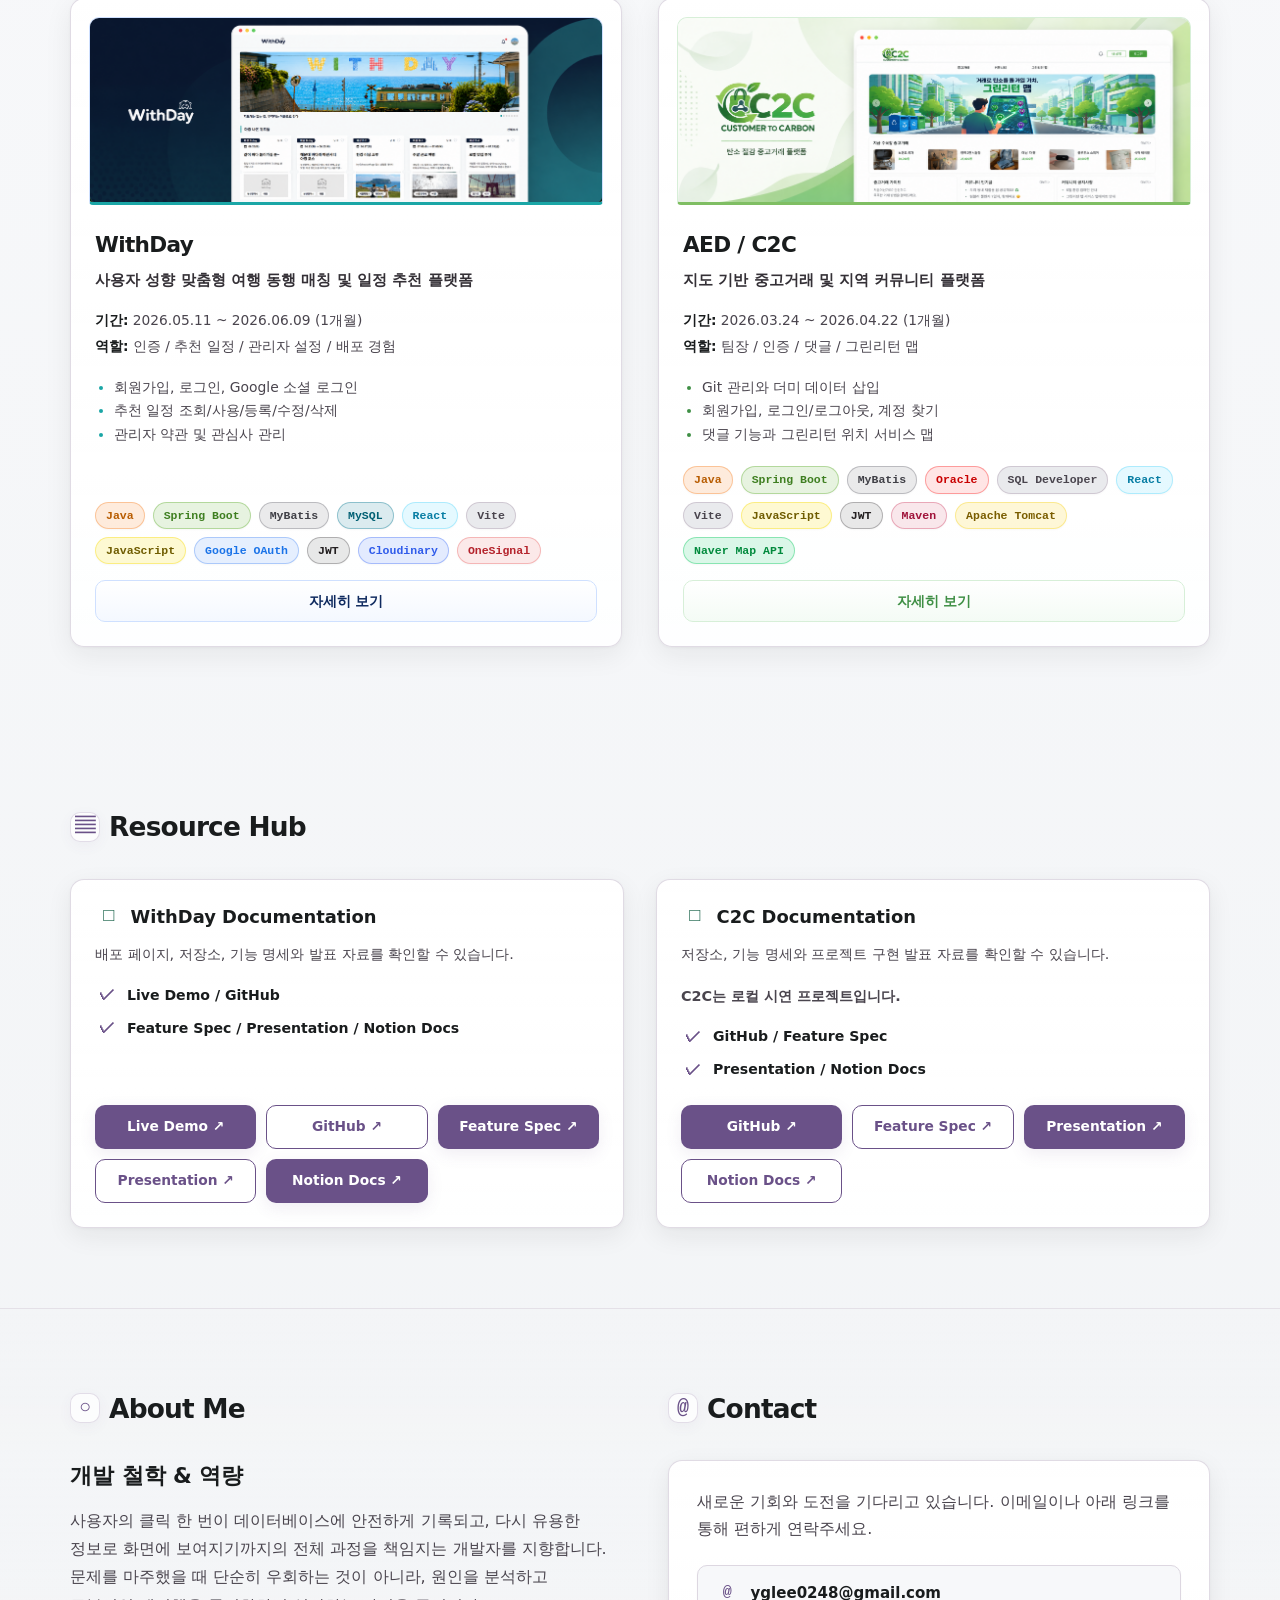
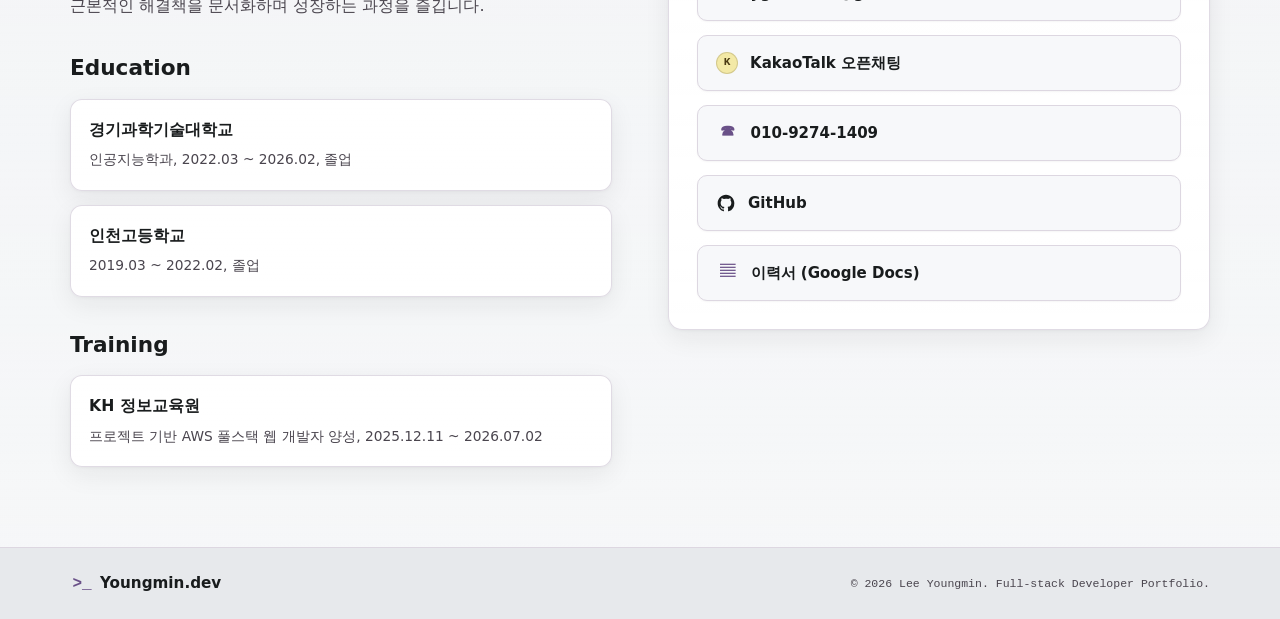
==== commit d804cc3d: "Update WithDay live demo link" ====
--- a/index.html
+++ b/index.html
@@ -236,7 +236,7 @@
               </div>
               <p>
                 교육 과정에서 컨테이너 실행 환경과 클라우드 배포 흐름을 학습했고,
-                WithDay는 별도 CloudFront 주소로 직접 배포해 서비스 접근과 리소스 연결을 점검했습니다.
+                WithDay는 별도 CloudFront 기반 정적 배포를 개인적으로 진행하며 서비스 접근과 리소스 연결을 점검했습니다.
               </p>
             </article>
           </div>
@@ -381,7 +381,7 @@
               <div class="resource-actions">
                 <a
                   class="doc-link"
-                  href="https://d3276jh72yu5am.cloudfront.net/"
+                  href="https://withday-mib.vercel.app/"
                   target="_blank"
                   rel="noopener noreferrer"
                   >Live Demo ↗</a
--- a/style.css
+++ b/style.css
@@ -2281,3 +2281,531 @@
   border-color: rgba(50, 108, 229, 0.34);
   color: #1d4ed8;
 }
+
+/* --------------------------------------------------------------------------
+   Final Design Polish
+   - 기능/데이터는 그대로 두고 시각적 밀도, 카드 계층, 모달 가독성만 정리
+   -------------------------------------------------------------------------- */
+:root {
+  --surface: #f7f8fa;
+  --surface-container-lowest: #ffffff;
+  --surface-container: #f0f1f4;
+  --surface-container-highest: #e6e7eb;
+  --outline: #8b8491;
+  --outline-variant: #ddd7e1;
+  --card-radius: 12px;
+  --shadow-soft: 0 8px 26px rgba(25, 28, 29, 0.07), 0 1px 3px rgba(25, 28, 29, 0.04);
+  --shadow-hover: 0 18px 42px rgba(83, 62, 110, 0.16), 0 4px 12px rgba(25, 28, 29, 0.06);
+}
+
+::selection {
+  background: rgba(106, 81, 136, 0.18);
+  color: var(--on-surface);
+}
+
+body {
+  background:
+    radial-gradient(circle at 12% 3%, rgba(106, 81, 136, 0.08), transparent 26rem),
+    radial-gradient(circle at 82% 10%, rgba(36, 106, 82, 0.07), transparent 24rem),
+    linear-gradient(180deg, #fbfbfc 0%, var(--surface) 38%, #f1f3f5 100%);
+}
+
+a:focus-visible,
+button:focus-visible {
+  outline: 3px solid rgba(106, 81, 136, 0.25);
+  outline-offset: 3px;
+}
+
+.site-header {
+  background: rgba(255, 255, 255, 0.82);
+  border-bottom-color: rgba(204, 196, 207, 0.72);
+  backdrop-filter: blur(18px) saturate(1.12);
+}
+
+.site-header.nav-scrolled {
+  background: rgba(255, 255, 255, 0.92);
+  box-shadow: 0 10px 30px rgba(25, 28, 29, 0.06);
+}
+
+.brand {
+  letter-spacing: -0.01em;
+}
+
+.nav-link {
+  font-weight: 750;
+}
+
+.nav-resume,
+.btn,
+.detail-btn,
+.doc-link,
+.contact-links a {
+  border-radius: 10px;
+}
+
+.hero {
+  position: relative;
+  overflow: hidden;
+}
+
+.hero::before {
+  content: "";
+  position: absolute;
+  inset: 0;
+  z-index: -1;
+  background:
+    linear-gradient(90deg, rgba(255, 255, 255, 0.82), transparent 58%),
+    radial-gradient(circle at 68% 48%, rgba(106, 81, 136, 0.08), transparent 23rem);
+}
+
+.status-badge {
+  border-color: rgba(36, 106, 82, 0.22);
+  border-radius: 999px;
+  background: rgba(168, 238, 207, 0.86);
+}
+
+.hero h1 {
+  letter-spacing: -0.045em;
+}
+
+.hero-description {
+  color: #5f5964;
+}
+
+.hero-tags .tech-tag {
+  background: rgba(255, 255, 255, 0.78);
+  border-color: rgba(204, 196, 207, 0.78);
+}
+
+.mockup-window {
+  border-color: rgba(204, 196, 207, 0.75);
+  border-radius: 18px;
+  box-shadow: 0 24px 64px rgba(25, 28, 29, 0.1), 0 8px 18px rgba(106, 81, 136, 0.08);
+}
+
+.mockup-header {
+  background: linear-gradient(180deg, #f3f4f6, #e9eaee);
+}
+
+.diagram {
+  background:
+    radial-gradient(circle at 50% 42%, rgba(106, 81, 136, 0.08), transparent 18rem),
+    linear-gradient(180deg, #fbfbfc, #f4f5f7);
+}
+
+.section {
+  position: relative;
+}
+
+.section-muted {
+  background: rgba(246, 247, 249, 0.78);
+  border-top-color: rgba(221, 215, 225, 0.72);
+  border-bottom-color: rgba(221, 215, 225, 0.72);
+}
+
+.section-title {
+  align-items: center;
+}
+
+.section-title .material-symbols-outlined {
+  width: 30px;
+  height: 30px;
+  border: 1px solid rgba(106, 81, 136, 0.18);
+  border-radius: 10px;
+  background: rgba(255, 255, 255, 0.74);
+  box-shadow: 0 4px 14px rgba(106, 81, 136, 0.05);
+  font-size: 1.25rem;
+}
+
+.section-title h2 {
+  letter-spacing: -0.03em;
+}
+
+.info-card,
+.project-card,
+.doc-card,
+.education-card,
+.contact-card,
+.trouble-detail {
+  border-color: rgba(221, 215, 225, 0.9);
+  box-shadow: var(--shadow-soft);
+}
+
+.info-card,
+.doc-card,
+.education-card,
+.contact-card {
+  background:
+    linear-gradient(180deg, rgba(255, 255, 255, 0.98), rgba(255, 255, 255, 0.92));
+}
+
+.info-card {
+  position: relative;
+  overflow: hidden;
+  transition: transform 180ms ease, border-color 180ms ease, box-shadow 180ms ease;
+}
+
+.info-card::before {
+  content: "";
+  position: absolute;
+  inset: 0 auto 0 0;
+  width: 3px;
+  background: linear-gradient(180deg, rgba(106, 81, 136, 0.52), rgba(36, 106, 82, 0.42));
+  opacity: 0;
+  transition: opacity 180ms ease;
+}
+
+.info-card:hover {
+  border-color: rgba(106, 81, 136, 0.32);
+  box-shadow: var(--shadow-hover);
+  transform: translateY(-3px);
+}
+
+.info-card:hover::before {
+  opacity: 1;
+}
+
+.info-card h3,
+.doc-card h3 {
+  border-bottom-color: rgba(221, 215, 225, 0.82);
+}
+
+.tech-tag {
+  border-color: rgba(204, 196, 207, 0.88);
+  background: rgba(229, 230, 234, 0.84);
+}
+
+.project-grid {
+  gap: 36px;
+}
+
+.project-card {
+  border-radius: 14px;
+  background:
+    linear-gradient(180deg, rgba(255, 255, 255, 0.96), rgba(255, 255, 255, 0.9));
+  transition: transform 180ms ease, border-color 180ms ease, box-shadow 180ms ease;
+}
+
+.project-card--withday,
+.project-card--c2c {
+  box-shadow: 0 8px 28px rgba(25, 28, 29, 0.07), 0 1px 3px rgba(25, 28, 29, 0.04);
+}
+
+.project-card--withday:hover,
+.project-card--c2c:hover {
+  transform: translateY(-5px);
+}
+
+.project-visual {
+  height: 188px;
+  margin: 18px 18px 0;
+  border-radius: 10px 10px 4px 4px;
+}
+
+.project-card-image img {
+  transition: transform 260ms ease, filter 260ms ease;
+}
+
+.project-card:hover .project-card-image img {
+  transform: scale(1.025);
+  filter: saturate(1.03) contrast(1.01);
+}
+
+.project-body h3 {
+  letter-spacing: -0.03em;
+}
+
+.project-summary {
+  color: #343036;
+}
+
+.project-meta strong {
+  color: var(--on-surface);
+}
+
+.project-list li::marker {
+  color: var(--primary);
+}
+
+.project-card--withday .project-list li::marker {
+  color: #1aa6a6;
+}
+
+.project-card--c2c .project-list li::marker {
+  color: #3f8f45;
+}
+
+.project-card--withday .detail-btn,
+.project-card--c2c .detail-btn {
+  background: linear-gradient(180deg, #ffffff, var(--project-soft));
+}
+
+.project-card--withday .detail-btn:hover,
+.project-card--c2c .detail-btn:hover {
+  box-shadow: 0 10px 22px var(--project-shadow);
+}
+
+.doc-card {
+  border-radius: 14px;
+  transition: transform 180ms ease, box-shadow 180ms ease, border-color 180ms ease;
+}
+
+.doc-card:hover {
+  border-color: rgba(106, 81, 136, 0.28);
+  box-shadow: var(--shadow-hover);
+  transform: translateY(-3px);
+}
+
+.resource-actions {
+  gap: 10px;
+}
+
+.doc-link {
+  box-shadow: 0 5px 16px rgba(106, 81, 136, 0.1);
+}
+
+.doc-link-outline {
+  box-shadow: none;
+}
+
+.about-section {
+  background:
+    linear-gradient(180deg, transparent, rgba(255, 255, 255, 0.36));
+}
+
+.education-card,
+.contact-links a {
+  transition: transform 180ms ease, border-color 180ms ease, box-shadow 180ms ease, background 180ms ease;
+}
+
+.education-card:hover,
+.contact-links a:hover {
+  transform: translateY(-2px);
+  box-shadow: var(--shadow-hover);
+}
+
+.contact-card {
+  border-radius: 14px;
+}
+
+.site-footer {
+  background: rgba(230, 231, 235, 0.82);
+}
+
+/* Modal polish */
+.modal {
+  background: rgba(17, 19, 21, 0.46);
+  backdrop-filter: blur(8px) saturate(1.08);
+}
+
+.modal-content {
+  width: min(100%, 1140px);
+  grid-template-columns: minmax(320px, 0.75fr) minmax(0, 1.25fr);
+  border-color: rgba(255, 255, 255, 0.46);
+  border-radius: 18px;
+  box-shadow: 0 30px 90px rgba(14, 16, 18, 0.28), 0 10px 24px rgba(25, 28, 29, 0.12);
+}
+
+.modal-body {
+  padding: 38px 40px;
+  scrollbar-gutter: stable;
+}
+
+.modal-body::-webkit-scrollbar {
+  width: 10px;
+}
+
+.modal-body::-webkit-scrollbar-track {
+  background: rgba(237, 238, 239, 0.55);
+}
+
+.modal-body::-webkit-scrollbar-thumb {
+  border: 2px solid rgba(237, 238, 239, 0.55);
+  border-radius: 999px;
+  background: rgba(106, 81, 136, 0.42);
+}
+
+.modal-close {
+  transition: background 180ms ease, transform 180ms ease, color 180ms ease;
+}
+
+.modal-close:hover {
+  transform: rotate(3deg) scale(1.02);
+}
+
+.modal-kicker {
+  letter-spacing: 0.01em;
+}
+
+.modal-body h3 {
+  letter-spacing: -0.04em;
+  font-size: 1.58rem;
+}
+
+.modal-overview {
+  color: #5b5660;
+}
+
+.modal-meta-grid {
+  gap: 12px;
+}
+
+.modal-meta-item {
+  border-radius: 12px;
+  padding: 16px 18px;
+  box-shadow: 0 4px 12px rgba(25, 28, 29, 0.035);
+}
+
+.modal-section h4 {
+  letter-spacing: -0.015em;
+}
+
+.modal-list-grid {
+  gap: 10px 18px;
+}
+
+.modal-list li,
+.modal-list-grid li {
+  padding-left: 22px;
+}
+
+.modal-list li::before,
+.modal-list-grid li::before {
+  top: 0.08em;
+}
+
+.modal-trouble-card {
+  border-radius: 12px;
+  background: linear-gradient(180deg, rgba(255, 255, 255, 0.82), rgba(248, 249, 250, 0.96));
+  box-shadow: 0 6px 18px rgba(25, 28, 29, 0.04);
+}
+
+.trouble-row {
+  grid-template-columns: 104px minmax(0, 1fr);
+  border-top-color: rgba(221, 215, 225, 0.74);
+}
+
+.modal-link {
+  border-radius: 10px;
+  transition: transform 180ms ease, box-shadow 180ms ease, background 180ms ease, border-color 180ms ease, color 180ms ease;
+}
+
+.modal-link:not(.is-disabled):hover {
+  transform: translateY(-2px);
+  box-shadow: 0 10px 22px rgba(25, 28, 29, 0.11);
+}
+
+.modal-content.project-theme--withday,
+.modal-content.project-theme--c2c {
+  border-color: var(--project-border);
+}
+
+.project-theme--withday .project-modal-image,
+.project-theme--c2c .project-modal-image {
+  position: relative;
+  overflow: hidden;
+}
+
+.project-theme--withday .project-modal-image::before,
+.project-theme--c2c .project-modal-image::before {
+  content: "";
+  position: absolute;
+  inset: 0;
+  display: block;
+  background:
+    radial-gradient(circle at 18% 12%, rgba(255, 255, 255, 0.94), transparent 18rem),
+    radial-gradient(circle at 90% 94%, var(--project-border), transparent 14rem);
+  opacity: 0.72;
+}
+
+.project-theme--withday .project-modal-image img,
+.project-theme--c2c .project-modal-image img {
+  position: relative;
+  z-index: 1;
+  max-height: calc(90vh - 64px);
+}
+
+.project-theme--withday .modal-section h4,
+.project-theme--c2c .modal-section h4 {
+  border-bottom-width: 2px;
+}
+
+.project-theme--withday .modal-trouble-card,
+.project-theme--c2c .modal-trouble-card {
+  border-left-width: 4px;
+}
+
+/* Final tag color harmonization */
+#tech-stack .tech-tag,
+.project-card .tech-tag,
+.project-modal-content .tech-tag {
+  box-shadow: 0 1px 2px rgba(25, 28, 29, 0.03);
+}
+
+#tech-stack .tech-tag.is-sql-developer,
+.project-card .tech-tag.is-sql-developer,
+.project-modal-content .tech-tag.is-sql-developer {
+  background: rgba(84, 90, 108, 0.12);
+  border-color: rgba(84, 90, 108, 0.28);
+  color: #4b5563;
+}
+
+/* Responsive polish */
+@media (max-width: 1024px) {
+  .modal-content {
+    width: min(100%, 980px);
+    grid-template-columns: minmax(300px, 0.68fr) minmax(0, 1.32fr);
+  }
+}
+
+@media (max-width: 820px) {
+  .hero-grid {
+    gap: 42px;
+  }
+
+  .modal-content {
+    grid-template-columns: 1fr;
+    border-radius: 16px;
+  }
+
+  .modal-visual {
+    max-height: 360px;
+  }
+
+  .project-modal-image img {
+    max-height: 320px;
+  }
+
+  .modal-body {
+    padding: 30px 26px;
+  }
+}
+
+@media (max-width: 560px) {
+  .project-visual {
+    height: 164px;
+  }
+
+  .modal-visual {
+    max-height: 290px;
+  }
+
+  .project-modal-image {
+    padding: 14px;
+  }
+
+  .project-modal-image img {
+    max-height: 260px;
+  }
+}
+
+@media (prefers-reduced-motion: reduce) {
+  *,
+  *::before,
+  *::after {
+    scroll-behavior: auto !important;
+    animation-duration: 0.001ms !important;
+    animation-iteration-count: 1 !important;
+    transition-duration: 0.001ms !important;
+  }
+}
